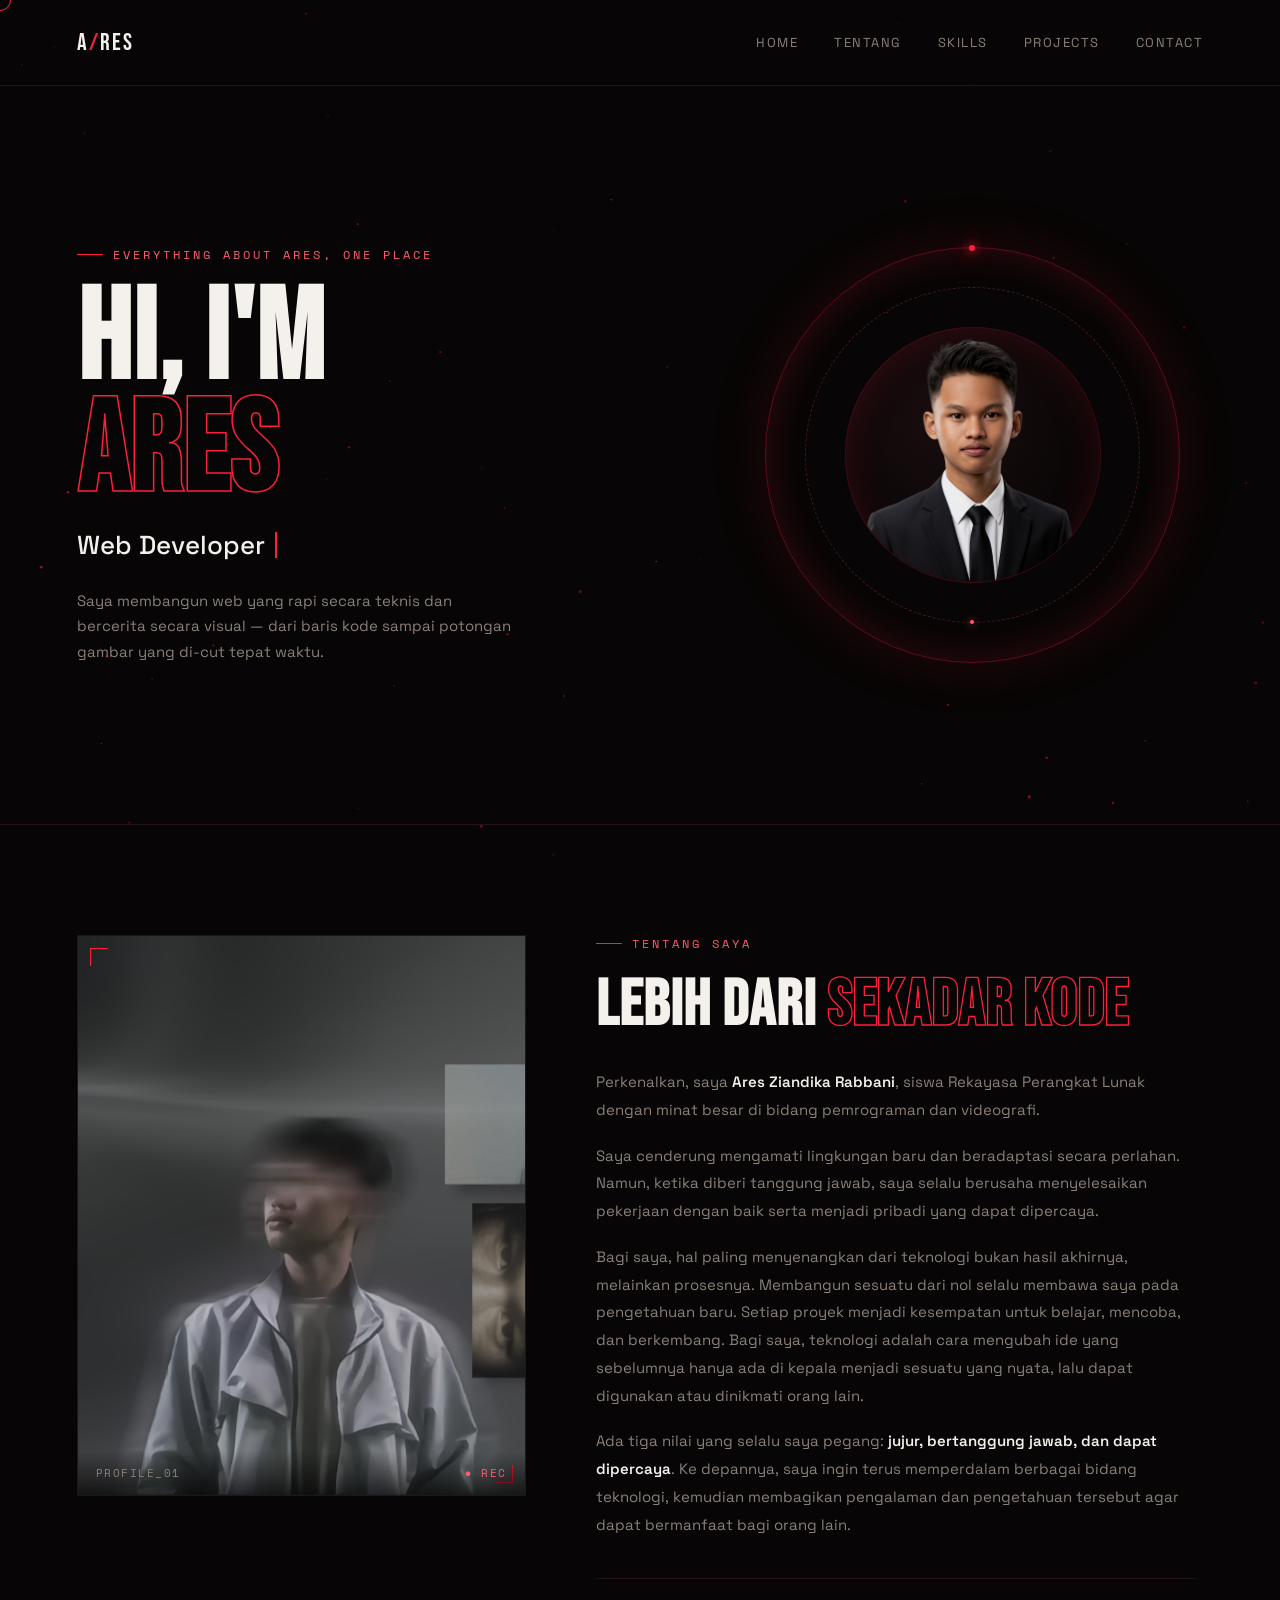
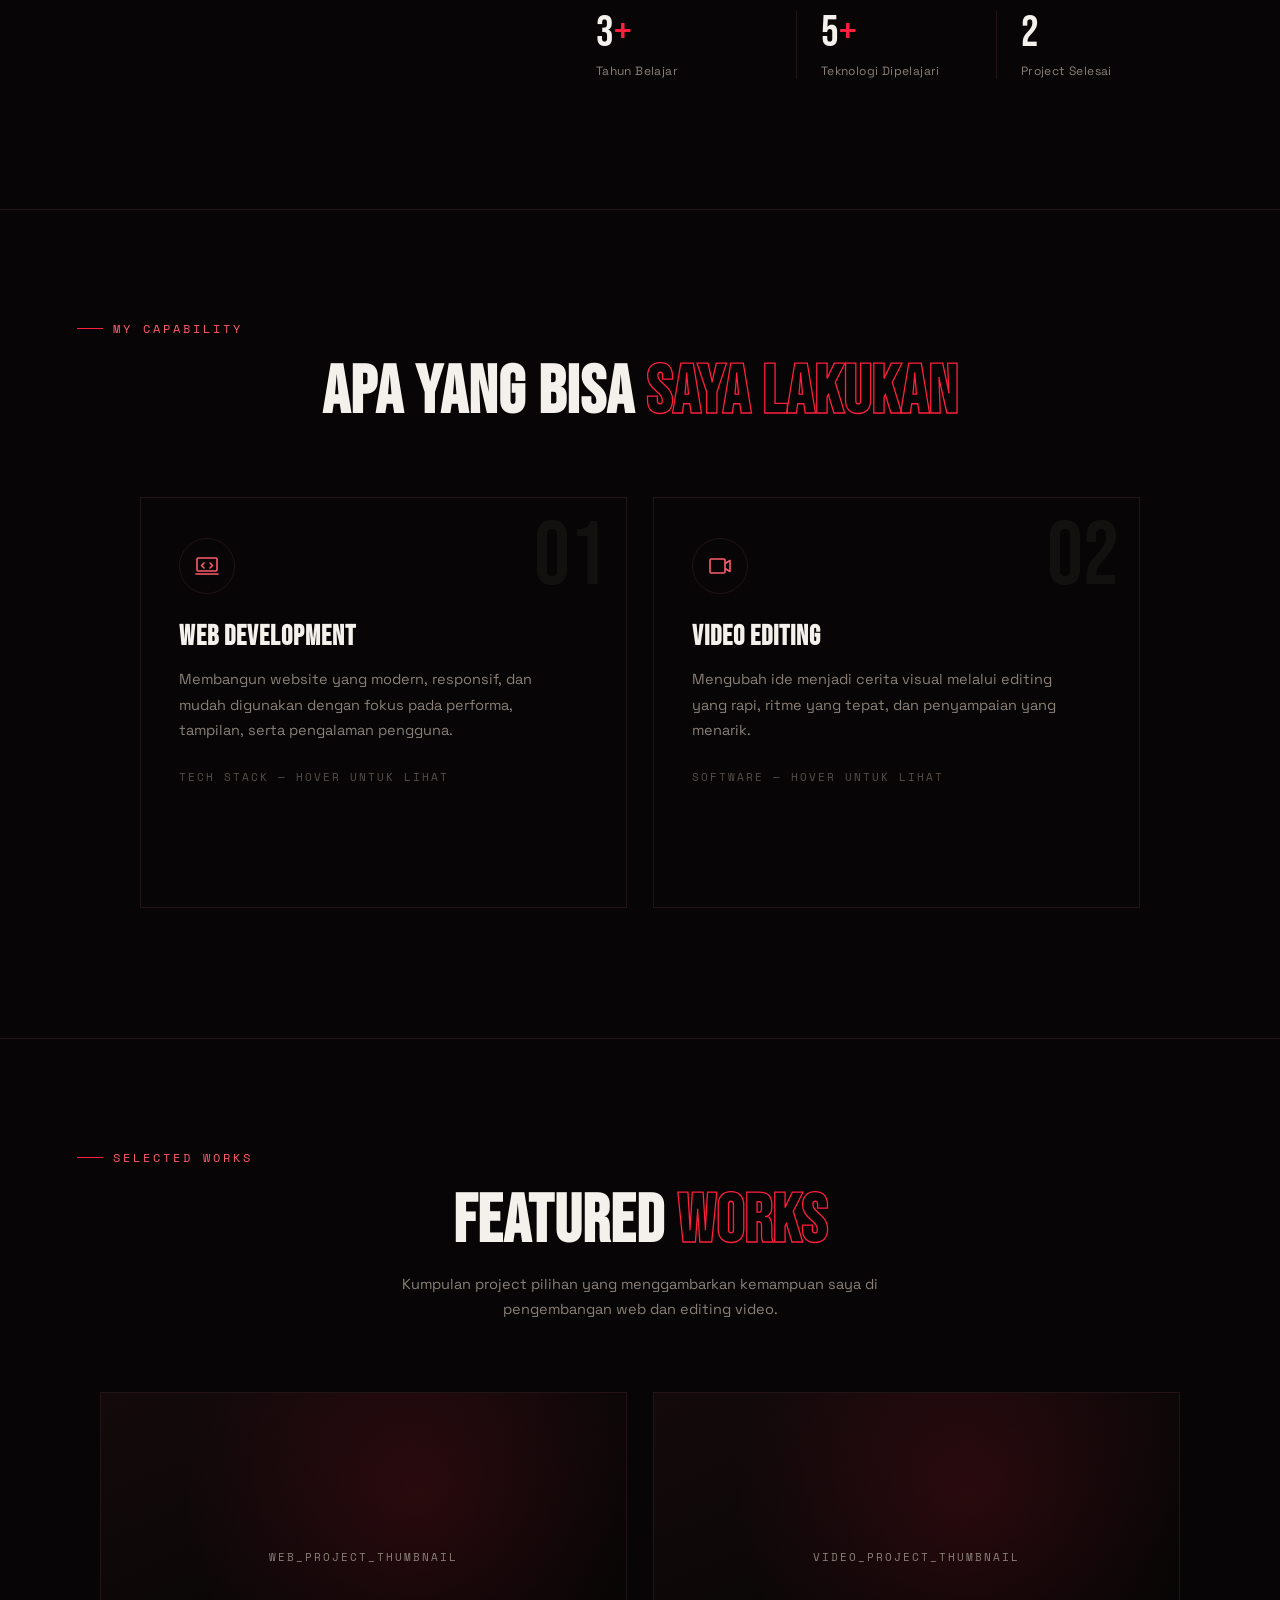
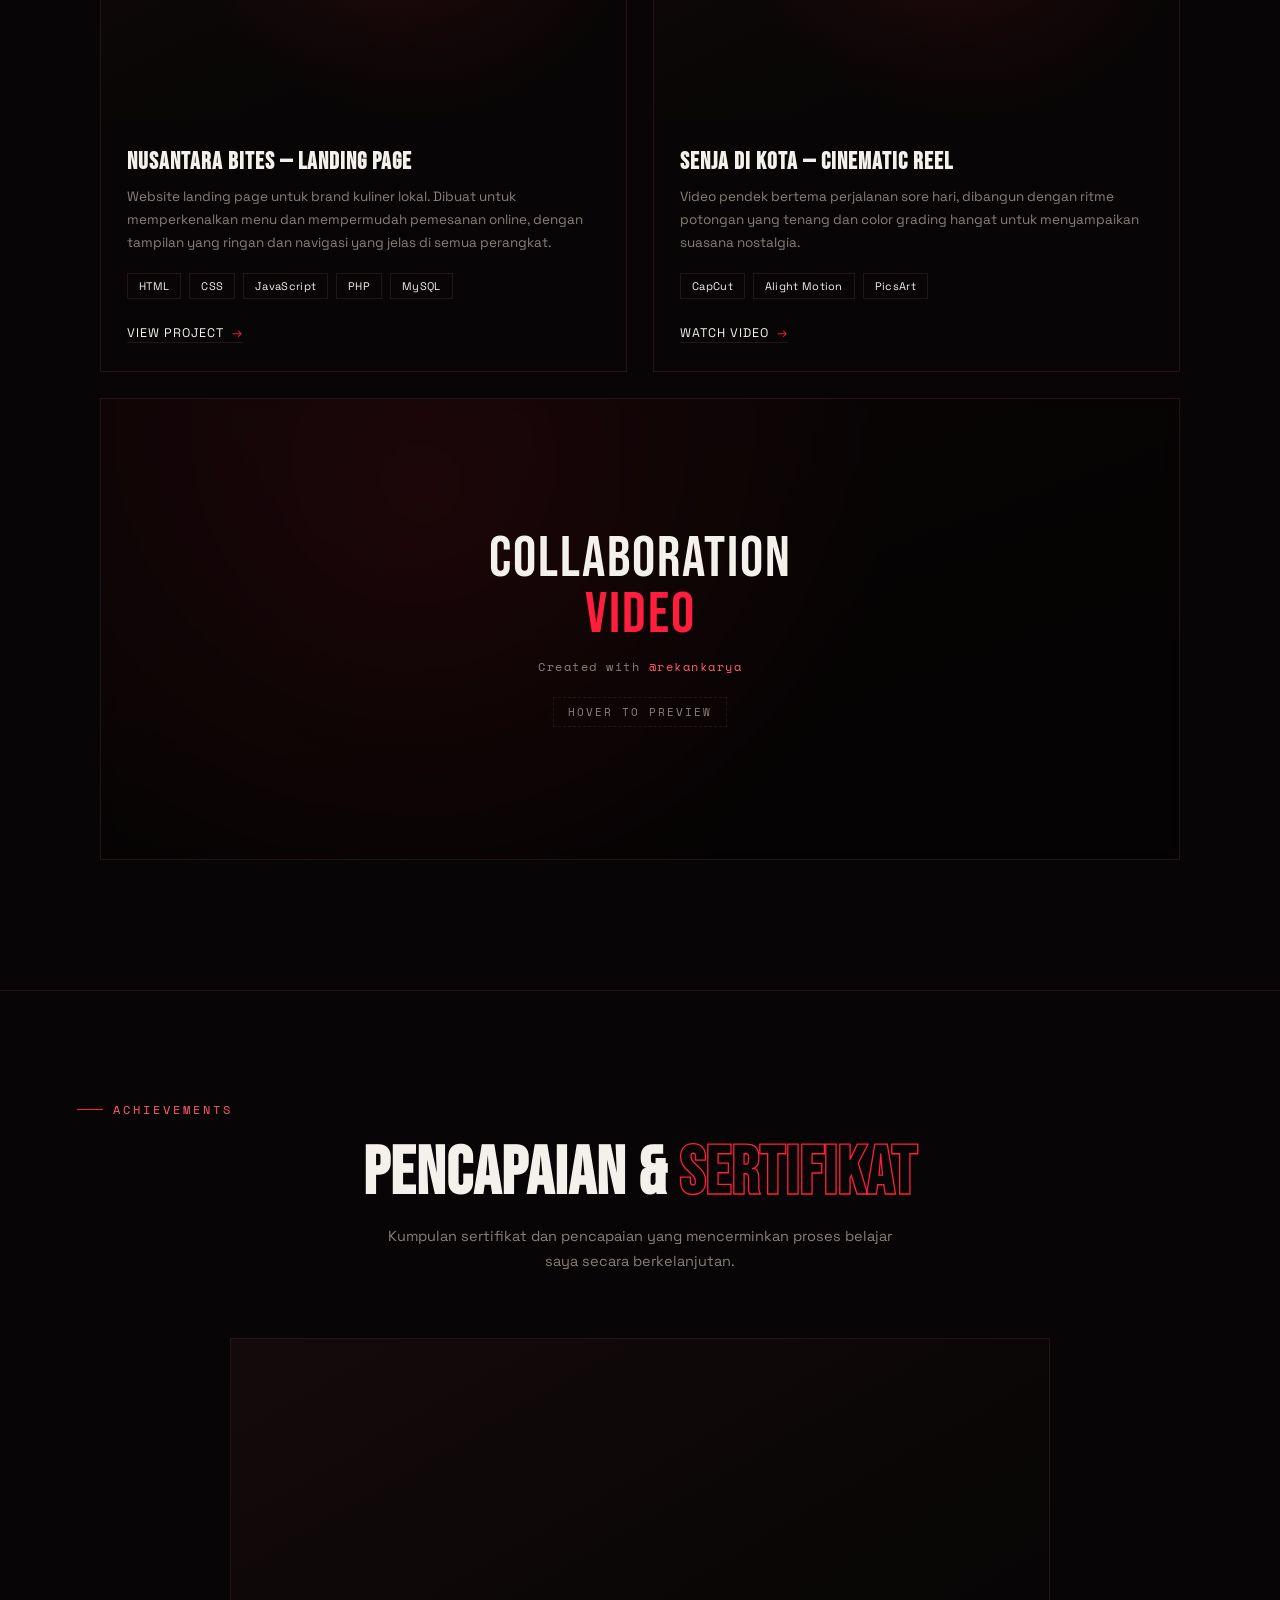
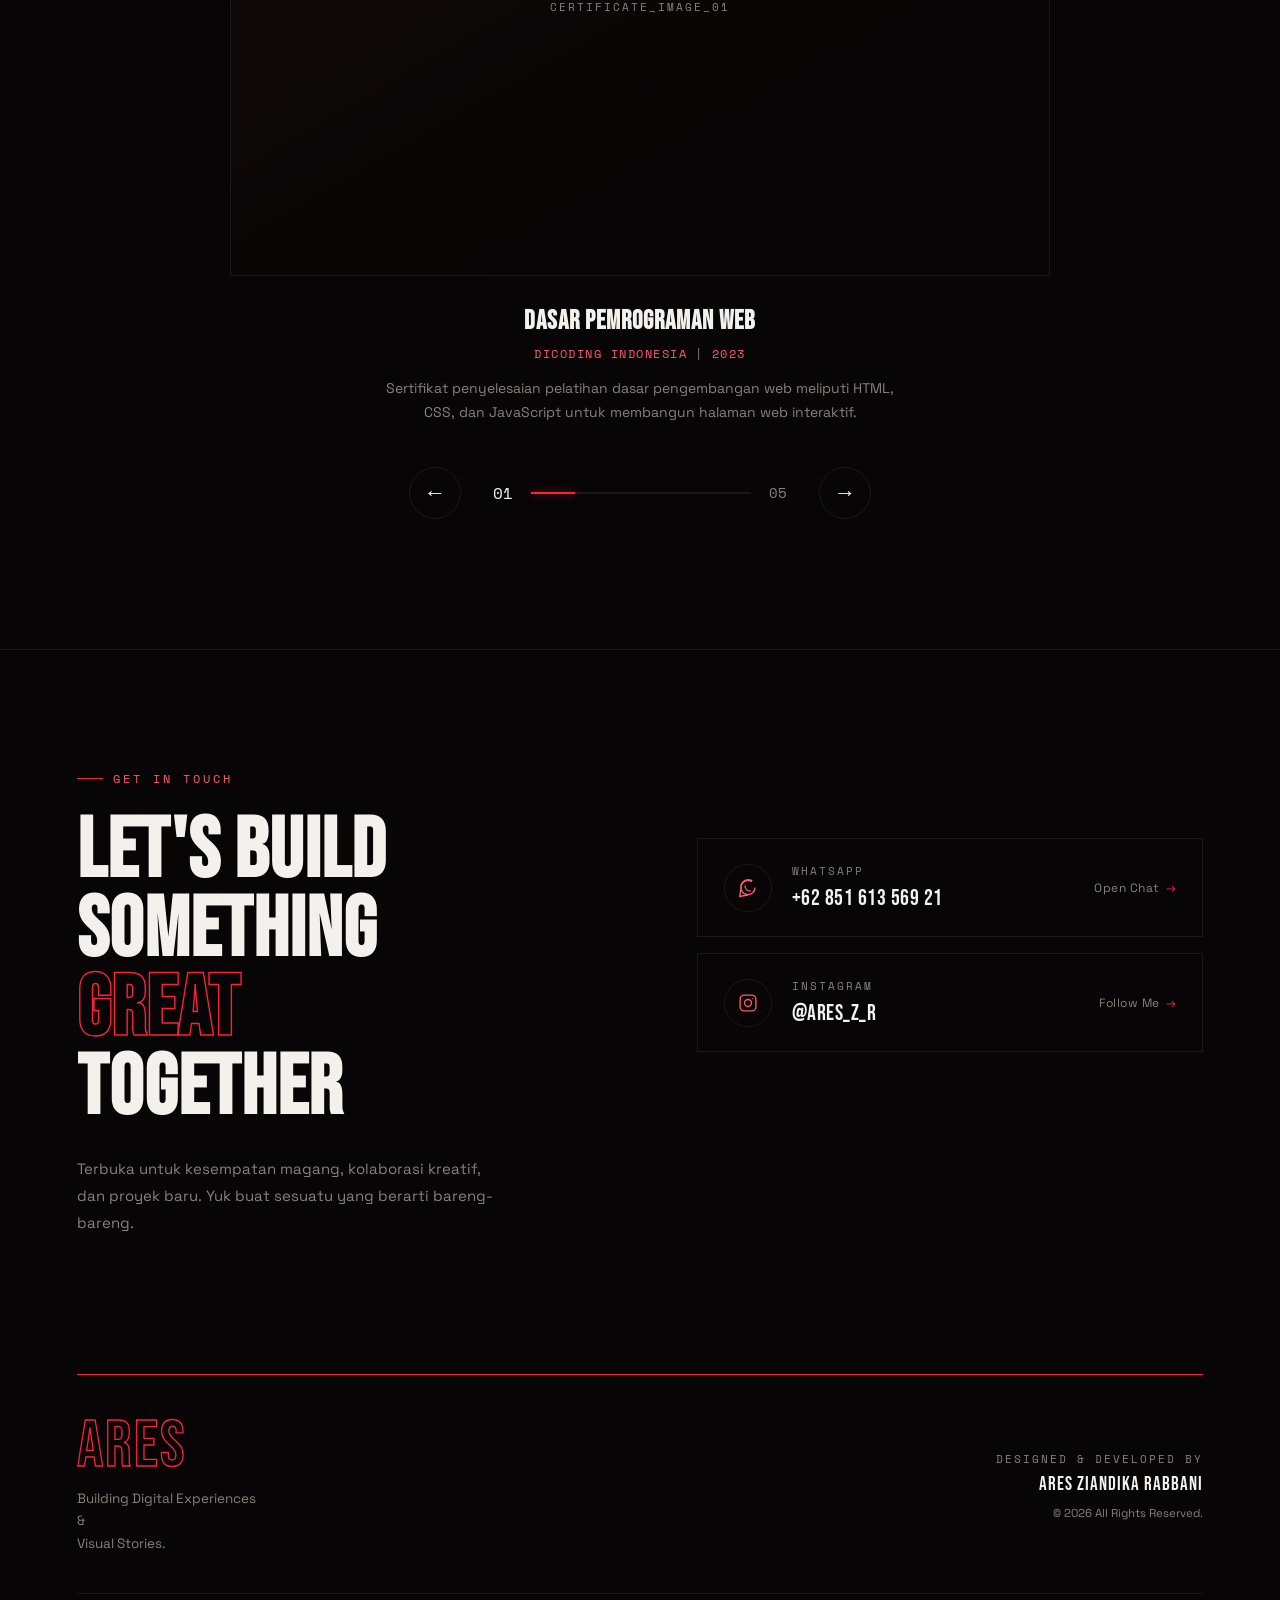
==== index.html @ 61958770 "Add files via upload" ====
<!DOCTYPE html>
<html lang="id">
<head>
<meta charset="UTF-8">
<meta name="viewport" content="width=device-width, initial-scale=1.0">
<title>Ares Ziandika Rabbani | Portfolio</title>
<link rel="preconnect" href="https://fonts.googleapis.com">
<link href="https://fonts.googleapis.com/css2?family=Bebas+Neue&family=Space+Grotesk:wght@400;500;600;700&family=Space+Mono:wght@400;700&display=swap" rel="stylesheet">
 <link rel="stylesheet" href="style.css">
</head>
<body>

<div id="cursor"></div>
<canvas id="particles"></canvas>

<header>
  <div class="logo-mark">A<span>/</span>RES</div>
  <nav>
    <a href="#" data-hover>Home</a>
    <a href="#about" data-hover>Tentang</a>
    <a href="#capability" data-hover>Skills</a>
    <a href="#works" data-hover>Projects</a>
    <a href="#contactSection" data-hover>Contact</a>
  </nav>
</header>

<section class="hero">
  <div>
    <div class="eyebrow">Everything about Ares, one place</div>
    <h1 class="name">HI, I'M<br><span class="accent">ARES</span></h1>
    <div class="role-line">
      <span id="typed"></span><span class="caret"></span>
    </div>
    <p class="desc">
      Saya membangun web yang rapi secara teknis dan bercerita secara visual —
      dari baris kode sampai potongan gambar yang di-cut tepat waktu.
    </p>
  </div>

  <div class="orbit-wrap">
    <div class="ring glow">
      <div class="dot"></div>
    </div>
    <div class="ring r2">
      <div class="dot d2" style="top:auto; bottom:-2px; left:calc(50% - 2px);"></div>
    </div>
    <div class="ring r3"></div>
    <div class="core">
      <img src="asset/AAAA.png" alt="Foto Ares" class="core-image">
      <div class="core-letter"><span></span></div>
    </div>
  </div>
</section>

<section class="about" id="about">
  <div class="photo-wrap">
    <img class="media-fill" src="asset/A.png" alt="Foto Ares"
      onload="this.style.display='block'; this.nextElementSibling.style.display='none';"
      onerror="this.style.display='none';">
    <div class="photo-placeholder">
      <div class="initials">AZR</div>
      <div class="hint">Foto profil menyusul</div>
    </div>
    <div class="corner tl"></div>
    <div class="corner br"></div>
    <div class="photo-frame-label">
      <span>PROFILE_01</span>
      <span>● REC</span>
    </div>
  </div>

  <div>
    <div class="eyebrow">Tentang Saya</div>
    <h2 class="title">LEBIH DARI <span>SEKADAR KODE</span></h2>

    <div class="body-text">
      <p>Perkenalkan, saya <strong>Ares Ziandika Rabbani</strong>, siswa Rekayasa Perangkat Lunak dengan minat besar di bidang pemrograman dan videografi.</p>
      <p>Saya cenderung mengamati lingkungan baru dan beradaptasi secara perlahan. Namun, ketika diberi tanggung jawab, saya selalu berusaha menyelesaikan pekerjaan dengan baik serta menjadi pribadi yang dapat dipercaya.</p>
      <p>Bagi saya, hal paling menyenangkan dari teknologi bukan hasil akhirnya, melainkan prosesnya. Membangun sesuatu dari nol selalu membawa saya pada pengetahuan baru. Setiap proyek menjadi kesempatan untuk belajar, mencoba, dan berkembang. Bagi saya, teknologi adalah cara mengubah ide yang sebelumnya hanya ada di kepala menjadi sesuatu yang nyata, lalu dapat digunakan atau dinikmati orang lain.</p>
      <p>Ada tiga nilai yang selalu saya pegang: <strong>jujur, bertanggung jawab, dan dapat dipercaya</strong>. Ke depannya, saya ingin terus memperdalam berbagai bidang teknologi, kemudian membagikan pengalaman dan pengetahuan tersebut agar dapat bermanfaat bagi orang lain.</p>
    </div>

    <div class="stats-row">
      <div class="stat">
        <div class="num">3<em>+</em></div>
        <div class="label">Tahun Belajar</div>
      </div>
      <div class="stat">
        <div class="num">5<em>+</em></div>
        <div class="label">Teknologi Dipelajari</div>
      </div>
      <div class="stat">
        <div class="num">2</div>
        <div class="label">Project Selesai</div>
      </div>
    </div>
  </div>
</section>

<section class="capability" id="capability">
  <div class="cap-head">
    <div class="eyebrow">My Capability</div>
    <h2 class="cap-title">APA YANG BISA <span>SAYA LAKUKAN</span></h2>
  </div>

  <div class="cards">

    <div class="card">
      <div class="card-num">01</div>
      <div class="icon-box">
        <svg viewBox="0 0 24 24"><rect x="2" y="4" width="20" height="13" rx="1.2"/><path d="M1 20h22" stroke-linecap="round"/><path d="M9 9l-2.5 2.5L9 14" stroke-linecap="round" stroke-linejoin="round"/><path d="M15 9l2.5 2.5L15 14" stroke-linecap="round" stroke-linejoin="round"/></svg>
      </div>
      <h3 class="card-title">WEB DEVELOPMENT</h3>
      <p class="card-desc">Membangun website yang modern, responsif, dan mudah digunakan dengan fokus pada performa, tampilan, serta pengalaman pengguna.</p>
      <div class="stack-label">Tech Stack — hover untuk lihat</div>
      <div class="stack">
        <span class="tag">HTML</span>
        <span class="tag">CSS</span>
        <span class="tag">JavaScript</span>
        <span class="tag">Python</span>
        <span class="tag">PHP</span>
        <span class="tag">MySQL</span>
      </div>
    </div>

    <div class="card">
      <div class="card-num">02</div>
      <div class="icon-box">
        <svg viewBox="0 0 24 24"><rect x="2" y="5" width="15" height="14" rx="1.2"/><path d="M17 9.5l5-3v11l-5-3" stroke-linejoin="round"/></svg>
      </div>
      <h3 class="card-title">VIDEO EDITING</h3>
      <p class="card-desc">Mengubah ide menjadi cerita visual melalui editing yang rapi, ritme yang tepat, dan penyampaian yang menarik.</p>
      <div class="stack-label">Software — hover untuk lihat</div>
      <div class="stack">
        <span class="tag">Alight Motion</span>
        <span class="tag">Picsart</span>
        <span class="tag">CapCut</span>
      </div>
    </div>

  </div>
</section>

<section class="works" id="works">
  <div class="section-head reveal" id="worksHead">
    <div class="eyebrow">Selected Works</div>
    <h2 class="works-title">FEATURED <span>WORKS</span></h2>
    <p class="subtitle">Kumpulan project pilihan yang menggambarkan kemampuan saya di pengembangan web dan editing video.</p>
  </div>

  <div class="grid-row">

    <div class="p-card reveal" data-delay="0">
      <div class="thumb">
        <img class="media-fill" src="di sini" alt="Thumbnail Web Project"
          onload="this.style.display='block'; this.nextElementSibling.style.display='none';"
          onerror="this.style.display='none';">
        <div class="ph">WEB_PROJECT_THUMBNAIL</div>
        <div class="open-tag">OPEN ↗</div>
      </div>
      <div class="p-body">
        <h3>Nusantara Bites — Landing Page</h3>
        <p>Website landing page untuk brand kuliner lokal. Dibuat untuk memperkenalkan menu dan mempermudah pemesanan online, dengan tampilan yang ringan dan navigasi yang jelas di semua perangkat.</p>
        <div class="tags">
          <span>HTML</span><span>CSS</span><span>JavaScript</span><span>PHP</span><span>MySQL</span>
        </div>
        <a href="undangan digital/index.html" class="btn-link">View Project <span class="arrow">→</span><span class="fill"></span></a>
      </div>
    </div>

    <div class="p-card reveal" data-delay="150" id="videoProjectCard">
      <div class="thumb">
        <video id="videoProject" class="media-fill" muted loop playsinline preload="metadata"
          onloadeddata="this.style.display='block'; this.nextElementSibling.style.display='none';"
          onerror="this.style.display='none';">
          <source src="asset/AAA.mp4" type="video/mp4">
        </video>
        <div class="ph">VIDEO_PROJECT_THUMBNAIL</div>
        <div class="play-icon">
          <svg viewBox="0 0 60 60"><circle cx="30" cy="30" r="28" stroke="#ff1f3d" stroke-width="1.4" fill="rgba(7,5,5,0.6)"/><path d="M25 20l16 10-16 10z" fill="#ff5b6e"/></svg>
        </div>
      </div>
      <div class="p-body">
        <h3>Senja di Kota — Cinematic Reel</h3>
        <p>Video pendek bertema perjalanan sore hari, dibangun dengan ritme potongan yang tenang dan color grading hangat untuk menyampaikan suasana nostalgia.</p>
        <div class="tags">
          <span>CapCut</span><span>Alight Motion</span><span>PicsArt</span>
        </div>
        <a href="#" class="btn-link" id="openVideoModal">Watch Video <span class="arrow">→</span><span class="fill"></span></a>
      </div>
    </div>

  </div>

  <div class="video-modal" id="videoModal" aria-hidden="true">
    <div class="video-modal-inner">
      <button class="video-modal-close" id="closeVideoModal" aria-label="Tutup video">×</button>
      <video id="modalVideo" controls playsinline preload="metadata">
        <source src="asset/AAA.mp4" type="video/mp4">
      </video>
    </div>
  </div>

  <div class="collab reveal" data-delay="300" id="collabCard">
    <div class="collab-media">
      <video class="media-fill" id="collabVideo" muted loop playsinline preload="metadata"
        poster="di sini"
        onloadeddata="this.style.display='block';"
        onerror="this.style.display='none';"
        style="object-position:center; background:transparent;">
        <source src="di sini" type="video/mp4">
      </video>
    </div>
    <div class="collab-overlay">
      <div class="collab-title">COLLABORATION<br><span>VIDEO</span></div>
      <div class="collab-sub">Created with <em>@rekankarya</em></div>
      <div class="hover-hint">Hover to Preview</div>
    </div>
    <div class="playing-tag"><span class="blink"></span>PLAYING</div>
  </div>
</section>

<section class="achieve" id="achievements">
  <div class="section-head" id="achHead">
    <div class="eyebrow">Achievements</div>
    <h2 class="achieve-title">PENCAPAIAN &amp; <span>SERTIFIKAT</span></h2>
    <p class="subtitle">Kumpulan sertifikat dan pencapaian yang mencerminkan proses belajar saya secara berkelanjutan.</p>
  </div>

  <div class="showcase">
    <div class="cert-frame" id="certFrame">
      <div class="cert-img" id="certImg">
        <img class="media-fill" id="certImgTag" src="" alt="Sertifikat"
          onload="this.style.display='block'; document.getElementById('certImgPh').style.display='none';"
          onerror="this.style.display='none'; document.getElementById('certImgPh').style.display='flex';">
        <div class="ph-text" id="certImgPh" style="position:absolute;inset:0;display:flex;align-items:center;justify-content:center;">CERTIFICATE_IMAGE_01</div>
      </div>
      <div class="zoom-hint">KLIK UNTUK PERBESAR</div>
    </div>

    <div class="cert-info" id="certInfo">
      <h3 id="certTitle">Dasar Pemrograman Web</h3>
      <div class="cert-meta">
        <span id="certOrg">Dicoding Indonesia</span><span class="sep">|</span><span id="certYear">2023</span>
      </div>
      <p class="cert-desc" id="certDesc">Sertifikat penyelesaian pelatihan dasar pengembangan web meliputi HTML, CSS, dan JavaScript untuk membangun halaman web interaktif.</p>
    </div>

    <div class="controls">
      <button class="nav-btn" id="prevBtn">←</button>
      <div class="slider-indicator">
        <span class="idx-current" id="idxCurrent">01</span>
        <div class="track"><div class="fill" id="trackFill" style="width:20%"></div></div>
        <span id="idxTotal">05</span>
      </div>
      <button class="nav-btn" id="nextBtn">→</button>
    </div>
  </div>
</section>

<div class="modal" id="modal">
  <div class="modal-inner">
    <button class="modal-close" id="modalClose">×</button>
    <img class="media-fill" id="modalImgTag" src="" alt="Sertifikat besar"
      style="position:static; width:100%; height:100%; object-fit:contain; display:none;"
      onload="this.style.display='block'; document.getElementById('modalImg').style.display='none';"
      onerror="this.style.display='none'; document.getElementById('modalImg').style.display='block';">
    <div class="ph-text" id="modalImg">CERTIFICATE_IMAGE_01</div>
  </div>
</div>

<section class="contact" id="contactSection">
  <div>
    <div class="eyebrow" id="cEyebrow">Get In Touch</div>
    <h2 class="big-title" id="cTitle">LET'S BUILD<br>SOMETHING<br><span class="accent">GREAT</span><br>TOGETHER</h2>
    <p class="contact-desc" id="cDesc">Terbuka untuk kesempatan magang, kolaborasi kreatif, dan proyek baru. Yuk buat sesuatu yang berarti bareng-bareng.</p>
  </div>

  <div class="cards-col">
    <a href="https://wa.me/6285161356921" target="_blank" class="c-card" data-delay="0">
      <div class="c-icon">
        <svg viewBox="0 0 24 24"><path d="M20.5 11.5a8.5 8.5 0 1 1-3.8-7.1"/><path d="M17 3.5A8.46 8.46 0 0 0 12 2a8.5 8.5 0 0 0-8.34 10.06L2 22l10.1-1.62"/><path d="M8.5 9.5c0 3.5 2.5 6 6 6" stroke-linecap="round"/></svg>
      </div>
      <div class="c-body">
        <div class="c-platform">WhatsApp</div>
        <div class="c-handle">+62 851 613 569 21</div>
      </div>
      <div class="c-action">Open Chat <span class="arrow">→</span></div>
    </a>

    <a href="https://www.instagram.com/ares_z_r?igsh=MTYzcGNienkzd2pubw==" target="_blank" class="c-card" data-delay="150">
      <div class="c-icon">
        <svg viewBox="0 0 24 24"><rect x="2.5" y="2.5" width="19" height="19" rx="5"/><circle cx="12" cy="12" r="4.2"/><circle cx="17.2" cy="6.8" r="0.9" fill="#ff1f3d" stroke="none"/></svg>
      </div>
      <div class="c-body">
        <div class="c-platform">Instagram</div>
        <div class="c-handle">@ares_z_r</div>
      </div>
      <div class="c-action">Follow Me <span class="arrow">→</span></div>
    </a>

    <a href="https://www.tiktok.com/@halu_mode?is_from_webapp=1&sender_device=pc" target="_blank" rel="noopener noreferrer" class="c-card" data-delay="300">
      <div class="c-icon">
        <svg viewBox="0 0 24 24"><path d="M15 3v10.5a3.5 3.5 0 1 1-3.2-3.48" stroke-linecap="round" stroke-linejoin="round"/><path d="M15 3c0 3 2.2 5 5 5.2" stroke-linecap="round" stroke-linejoin="round"/></svg>
      </div>
      <div class="c-body">
        <div class="c-platform">TikTok</div>
        <div class="c-handle">@ares.ziandika</div>
      </div>
      <div class="c-action">Watch My Videos <span class="arrow">→</span></div>
    </a>
  </div>
</section>

<footer class="site-footer" id="siteFooter">
  <div class="footer-divider" id="fDivider"><div class="line-fill"></div></div>

  <div class="footer-main">
    <div class="footer-brand">
      <div class="f-title" id="fTitle">ARES</div>
      <p class="f-desc" id="fDesc">Building Digital Experiences<br>&amp;<br>Visual Stories.</p>
    </div>
    <div class="footer-credit" id="fCredit">
      <div class="label">Designed &amp; Developed by</div>
      <div class="name">Ares Ziandika Rabbani</div>
      <div class="rights">© 2026 All Rights Reserved.</div>
    </div>
  </div>

  <div class="footer-bottom-line"></div>

  <div class="footer-closing" id="fClosing">
    <span>See you in the next project.<span class="blink-cursor">|</span></span>
  </div>
</footer>

<script src="script.js"></script>

</body>
</html>
---- style.css ----
:root{
    --bg:#070505;
    --bg-alt:#0d0909;
    --red:#ff1f3d;
    --red-soft:#ff5b6e;
    --red-deep:#5c0812;
    --white:#f4f1ec;
    --muted:#8a8079;
    --line:#231517;
  }
  *{margin:0;padding:0;box-sizing:border-box;}
  html,body{
    background:var(--bg);
    color:var(--white);
    font-family:'Space Grotesk',sans-serif;
    overflow-x:hidden;
    cursor:none;
  }
  a{color:inherit;text-decoration:none;}

  /* custom cursor */
  #cursor{
    position:fixed;
    width:22px;height:22px;
    border:1px solid var(--red);
    border-radius:50%;
    pointer-events:none;
    transform:translate(-50%,-50%);
    z-index:9999;
    transition:width .18s ease, height .18s ease, background .18s ease, border-color .18s ease;
    mix-blend-mode:screen;
  }
  #cursor.hover{
    width:46px;height:46px;
    background:rgba(255,31,61,0.15);
  }

  canvas#particles{
    position:fixed; inset:0;
    z-index:0;
  }

  .media-fill{
    position:absolute; inset:0;
    width:100%; height:100%;
    object-fit:cover;
    display:none;
  }

  header{
    position:relative; z-index:3;
    display:flex; align-items:center; justify-content:space-between;
    padding:28px 6vw;
    border-bottom:1px solid var(--line);
  }
  .logo-mark{
    font-family:'Bebas Neue',sans-serif;
    font-size:24px;
    letter-spacing:2px;
  }
  .logo-mark span{color:var(--red);}
  nav{display:flex; gap:36px; font-size:13px; letter-spacing:1.5px; text-transform:uppercase; color:var(--muted);}
  nav a:hover{color:var(--red-soft);}

  /* ===== HERO ===== */
  .hero{
    position:relative; z-index:2;
    display:grid;
    grid-template-columns:1.15fr 0.85fr;
    align-items:center;
    min-height:82vh;
    padding:0 6vw;
    gap:40px;
  }

  .eyebrow{
    font-family:'Space Mono',monospace;
    font-size:12px;
    letter-spacing:3px;
    text-transform:uppercase;
    color:var(--red-soft);
    display:flex; align-items:center; gap:10px;
    margin-bottom:22px;
  }
  .eyebrow::before{
    content:'';
    width:26px; height:1px;
    background:var(--red);
  }

  h1.name{
    font-family:'Bebas Neue',sans-serif;
    font-size:clamp(64px,10vw,132px);
    line-height:0.88;
    letter-spacing:1px;
    color:var(--white);
  }
  h1.name .accent{
    color:transparent;
    -webkit-text-stroke:1.5px var(--red);
  }

  .role-line{
    margin-top:18px;
    font-size:clamp(18px,2.4vw,26px);
    color:var(--muted);
    font-weight:500;
    min-height:34px;
    display:flex; align-items:center; gap:10px;
  }
  .role-line #typed{color:var(--white);}
  .caret{
    display:inline-block;
    width:2px; height:1em;
    background:var(--red);
    animation:blink 1s step-end infinite;
  }
  @keyframes blink{50%{opacity:0;}}

  .desc{
    margin-top:26px;
    max-width:440px;
    color:var(--muted);
    font-size:15px;
    line-height:1.7;
  }

  /* signature: orbit logo */
  .orbit-wrap{
    position:relative;
    width:min(420px, 90%);
    aspect-ratio:1/1;
    margin:0 auto;
  }
  .ring{
    position:absolute; inset:0;
    border-radius:50%;
    border:1px solid var(--line);
  }
  .ring.glow{
    border:1px solid rgba(255,31,61,0.35);
    box-shadow:0 0 40px rgba(255,31,61,0.18) inset, 0 0 60px rgba(255,31,61,0.12);
    animation:spin 22s linear infinite;
  }
  .ring.r2{ inset:40px; animation:spin 16s linear infinite reverse; border-style:dashed; border-color:rgba(255,91,110,0.25);}
  .ring.r3{ inset:80px; }

  @keyframes spin{ to{ transform:rotate(360deg);} }

  .dot{
    position:absolute;
    width:6px; height:6px;
    background:var(--red);
    border-radius:50%;
    box-shadow:0 0 10px var(--red), 0 0 20px var(--red);
    top:-3px; left:calc(50% - 3px);
  }
  .dot.d2{ background:var(--red-soft); box-shadow:0 0 8px var(--red-soft); width:4px;height:4px; top:-2px; left:calc(50% - 2px);}

  .core{
    position:absolute; inset:80px;
    border-radius:50%;
    background:radial-gradient(circle at 40% 35%, #1a0d0f, #070505 70%);
    display:flex; align-items:center; justify-content:center;
    font-family:'Bebas Neue',sans-serif;
    font-size:56px;
    letter-spacing:2px;
    color:var(--white);
    box-shadow:inset 0 0 40px rgba(255,31,61,0.15);
    animation:fadeIn 1.4s ease both;
    overflow:hidden;
    border:1px solid rgba(255,31,61,0.2);
  }
  .core-image{
    position:absolute;
    inset:0;
    width:100%;
    height:100%;
    object-fit:cover;
    object-position:center;
    opacity:0.95;
  }
  .core-letter{
    position:relative;
    z-index:1;
    display:flex;
    align-items:center;
    justify-content:center;
    font-family:'Bebas Neue',sans-serif;
    font-size:56px;
    letter-spacing:2px;
    color:var(--white);
    text-shadow:0 0 18px rgba(255,31,61,0.35);
  }
  .core-letter span{color:var(--red);}

  @keyframes fadeIn{
    from{opacity:0; transform:scale(.85);}
    to{opacity:1; transform:scale(1);}
  }

  /* ===== ABOUT ===== */
  section.about{
    position:relative; z-index:2;
    padding:110px 6vw 130px;
    display:grid;
    grid-template-columns:0.85fr 1.15fr;
    gap:70px;
    align-items:start;
    border-top:1px solid var(--line);
  }

  .photo-wrap{
    position:relative;
    aspect-ratio:4/5;
    border:1px solid var(--line);
    overflow:hidden;
  }
  .photo-placeholder{
    position:absolute; inset:0;
    background:
      radial-gradient(circle at 50% 30%, rgba(255,31,61,0.14), transparent 60%),
      linear-gradient(180deg, #0d0909, #070505);
    display:flex; align-items:center; justify-content:center;
    flex-direction:column;
    gap:14px;
  }
  .photo-placeholder .initials{
    font-family:'Bebas Neue',sans-serif;
    font-size:96px;
    letter-spacing:4px;
    color:transparent;
    -webkit-text-stroke:1.5px var(--red);
  }
  .photo-placeholder .hint{
    font-family:'Space Mono',monospace;
    font-size:11px;
    letter-spacing:2px;
    text-transform:uppercase;
    color:var(--muted);
    border:1px dashed var(--line);
    padding:6px 12px;
  }
  .photo-frame-label{
    position:absolute; bottom:0; left:0; right:0;
    padding:14px 18px;
    display:flex; justify-content:space-between;
    font-family:'Space Mono',monospace;
    font-size:11px;
    letter-spacing:1.5px;
    color:var(--muted);
    background:linear-gradient(0deg, rgba(0,0,0,0.7), transparent);
  }
  .photo-frame-label span:last-child{ color:var(--red-soft); }

  .corner{
    position:absolute; width:18px; height:18px;
    border-color:var(--red);
  }
  .corner.tl{ top:12px; left:12px; border-top:1px solid var(--red); border-left:1px solid var(--red); }
  .corner.br{ bottom:12px; right:12px; border-bottom:1px solid var(--red); border-right:1px solid var(--red); }

  h2.title{
    font-family:'Bebas Neue',sans-serif;
    font-size:clamp(38px,5.4vw,64px);
    letter-spacing:1px;
    line-height:1;
    margin-bottom:30px;
  }
  h2.title span{
    color:transparent;
    -webkit-text-stroke:1.3px var(--red);
  }

  .body-text p{
    color:var(--muted);
    font-size:15px;
    line-height:1.85;
    margin-bottom:18px;
    max-width:600px;
  }
  .body-text strong{ color:var(--white); font-weight:600; }

  .stats-row{
    margin-top:40px;
    display:grid;
    grid-template-columns:repeat(3, 1fr);
    border-top:1px solid var(--line);
    padding-top:32px;
    max-width:600px;
  }
  .stat + .stat{ border-left:1px solid var(--line); padding-left:24px; }
  .stat .num{
    font-family:'Bebas Neue',sans-serif;
    font-size:44px;
    color:var(--white);
    line-height:1;
  }
  .stat .num em{
    font-style:normal;
    color:var(--red);
  }
  .stat .label{
    margin-top:8px;
    font-size:12px;
    color:var(--muted);
    letter-spacing:0.4px;
  }

  /* ===== WHAT CAN I DO ===== */
  section.capability{
    position:relative; z-index:2;
    padding:110px 6vw 130px;
    border-top:1px solid var(--line);
  }

  .cap-head{
    text-align:center;
    margin-bottom:70px;
  }
  h2.cap-title{
    font-family:'Bebas Neue',sans-serif;
    font-size:clamp(38px,5.6vw,68px);
    letter-spacing:1px;
    line-height:1;
  }
  h2.cap-title span{ color:transparent; -webkit-text-stroke:1.3px var(--red); }

  .cards{
    max-width:1000px;
    margin:0 auto;
    display:grid;
    grid-template-columns:1fr 1fr;
    gap:26px;
  }

  .card{
    position:relative;
    border:1px solid var(--line);
    padding:40px 38px 34px;
    overflow:hidden;
    transition:border-color .35s ease, box-shadow .5s ease;
  }
  .card:hover{
    border-color:rgba(255,31,61,0.7);
    box-shadow:0 0 46px rgba(255,31,61,0.16), inset 0 0 30px rgba(255,31,61,0.05);
  }

  .card-num{
    position:absolute;
    top:14px; right:20px;
    font-family:'Bebas Neue',sans-serif;
    font-size:90px;
    color:var(--white);
    opacity:0.05;
    line-height:1;
    user-select:none;
    transition:opacity .35s ease;
  }
  .card:hover .card-num{ opacity:0.08; }

  .icon-box{
    width:56px; height:56px;
    border:1px solid var(--line);
    border-radius:50%;
    display:flex; align-items:center; justify-content:center;
    margin-bottom:26px;
    transition:border-color .35s ease, transform .6s cubic-bezier(.34,1.56,.64,1), box-shadow .35s ease;
  }
  .card:hover .icon-box{
    border-color:var(--red);
    transform:rotate(14deg);
    box-shadow:0 0 20px rgba(255,31,61,0.35);
  }
  .icon-box svg{
    width:24px; height:24px;
    stroke:var(--red-soft);
    fill:none;
    stroke-width:1.6;
    transition:stroke .35s ease;
  }
  .card:hover .icon-box svg{ stroke:var(--red); }

  h3.card-title{
    font-family:'Bebas Neue',sans-serif;
    font-size:28px;
    letter-spacing:1px;
    margin-bottom:14px;
  }

  .card-desc{
    color:var(--muted);
    font-size:14.5px;
    line-height:1.75;
    max-width:380px;
    margin-bottom:26px;
  }

  .stack-label{
    font-family:'Space Mono',monospace;
    font-size:10.5px;
    letter-spacing:2px;
    text-transform:uppercase;
    color:var(--muted);
    margin-bottom:14px;
    opacity:0.6;
  }

  .stack{
    display:flex; flex-wrap:wrap; gap:10px;
    min-height:34px;
  }
  .stack .tag{
    padding:7px 14px;
    font-size:12px;
    letter-spacing:0.3px;
    border:1px solid var(--line);
    border-radius:2px;
    color:var(--white);
    opacity:0;
    transform:translateY(6px);
    transition:opacity .3s ease, transform .3s ease, border-color .3s ease;
  }
  .card:hover .stack .tag{
    opacity:1;
    transform:translateY(0);
    border-color:rgba(255,31,61,0.4);
  }
  .card:hover .stack .tag:nth-child(1){ transition-delay:.05s; }
  .card:hover .stack .tag:nth-child(2){ transition-delay:.12s; }
  .card:hover .stack .tag:nth-child(3){ transition-delay:.19s; }
  .card:hover .stack .tag:nth-child(4){ transition-delay:.26s; }
  .card:hover .stack .tag:nth-child(5){ transition-delay:.33s; }
  .card:hover .stack .tag:nth-child(6){ transition-delay:.40s; }

  /* ===== FEATURED WORKS ===== */
  section.works{
    position:relative; z-index:2;
    padding:110px 6vw 130px;
    border-top:1px solid var(--line);
  }
  .works .section-head{ text-align:center; margin-bottom:70px; }
  h2.works-title{
    font-family:'Bebas Neue',sans-serif;
    font-size:clamp(38px,5.6vw,68px);
    letter-spacing:1px;
    line-height:1;
    margin-bottom:16px;
  }
  h2.works-title span{ color:transparent; -webkit-text-stroke:1.3px var(--red); }
  .works .subtitle{
    max-width:520px;
    margin:0 auto;
    color:var(--muted);
    font-size:14.5px;
    line-height:1.7;
  }

  .grid-row{
    max-width:1080px;
    margin:0 auto 26px;
    display:grid;
    grid-template-columns:1fr 1fr;
    gap:26px;
  }

  .reveal{
    opacity:0;
    transform:translateY(34px);
    transition:opacity .7s ease, transform .7s ease;
  }
  .reveal.in{ opacity:1; transform:translateY(0); }

  .p-card{
    border:1px solid var(--line);
    overflow:hidden;
    position:relative;
    transition:border-color .35s ease, box-shadow .5s ease, transform .35s ease;
  }
  .p-card:hover{
    border-color:rgba(255,31,61,0.65);
    box-shadow:0 0 40px rgba(255,31,61,0.14);
    transform:translateY(-4px);
  }

  .thumb{
    position:relative;
    aspect-ratio:16/10;
    overflow:hidden;
    background:linear-gradient(155deg, #140a0b, #070505 70%);
  }
  .thumb .ph{
    position:absolute; inset:0;
    display:flex; align-items:center; justify-content:center;
    font-family:'Space Mono',monospace;
    font-size:11px;
    letter-spacing:2px;
    color:var(--muted);
    background:radial-gradient(circle at 60% 30%, rgba(255,31,61,0.12), transparent 60%);
    transition:transform .6s ease;
  }
  .p-card:hover .thumb .ph{ transform:scale(1.06); }

  .open-tag{
    position:absolute; top:14px; right:14px;
    font-family:'Space Mono',monospace;
    font-size:10px;
    letter-spacing:1.5px;
    padding:6px 10px;
    border:1px solid var(--red);
    color:var(--red-soft);
    background:rgba(7,5,5,0.7);
    opacity:0;
    transform:translateY(-6px);
    transition:opacity .3s ease, transform .3s ease;
  }
  .p-card:hover .open-tag{ opacity:1; transform:translateY(0); }

  .play-icon{
    position:absolute; inset:0;
    display:flex; align-items:center; justify-content:center;
    opacity:0;
    transition:opacity .3s ease;
  }
  .play-icon svg{ width:46px; height:46px; }
  .p-card:hover .play-icon{ opacity:1; }

  .p-body{ padding:26px 26px 28px; }
  .p-body h3{
    font-family:'Bebas Neue',sans-serif;
    font-size:24px;
    letter-spacing:1px;
    margin-bottom:10px;
  }
  .p-body p{
    color:var(--muted);
    font-size:13.5px;
    line-height:1.7;
    margin-bottom:18px;
  }

  .tags{ display:flex; flex-wrap:wrap; gap:8px; margin-bottom:22px; }
  .tags span{
    padding:5px 11px;
    font-size:11px;
    border:1px solid var(--line);
    color:var(--white);
    letter-spacing:0.3px;
  }

  .btn-link{
    display:inline-flex; align-items:center; gap:8px;
    font-size:12.5px;
    letter-spacing:1px;
    text-transform:uppercase;
    color:var(--white);
    position:relative;
    overflow:hidden;
    padding-bottom:2px;
  }
  .btn-link .arrow{ transition:transform .3s ease; color:var(--red); }
  .p-card:hover .btn-link .arrow{ transform:translate(3px,-3px); }
  .btn-link::after{
    content:'';
    position:absolute; left:0; bottom:0;
    width:100%; height:1px;
    background:var(--line);
  }
  .btn-link .fill{
    position:absolute; left:0; bottom:0;
    width:100%; height:1px;
    background:var(--red);
    transform:translateY(4px);
    opacity:0;
    transition:transform .3s ease, opacity .3s ease;
  }
  .p-card:hover .btn-link .fill{ transform:translateY(0); opacity:1; }

  .video-modal{
    position:fixed;
    inset:0;
    background:rgba(7,5,5,0.68);
    backdrop-filter:blur(10px) saturate(120%);
    display:flex;
    align-items:center;
    justify-content:center;
    padding:24px;
    z-index:9998;
    opacity:0;
    visibility:hidden;
    transition:opacity .25s ease, visibility .25s ease;
  }
  .video-modal::before,
  .video-modal::after{
    content:'';
    position:absolute;
    width:220px;
    height:220px;
    border-radius:50%;
    background:radial-gradient(circle, rgba(255,31,61,0.28) 0%, rgba(255,31,61,0) 70%);
    filter:blur(12px);
    pointer-events:none;
    animation:pulseGlow 3.6s ease-in-out infinite alternate;
  }
  .video-modal::before{ top:8%; left:8%; }
  .video-modal::after{ bottom:8%; right:8%; animation-delay:1.2s; }
  .video-modal.open{ opacity:1; visibility:visible; }
  .video-modal-inner{
    position:relative;
    width:min(100%, 980px);
    aspect-ratio:16/9;
    border:1px solid var(--line);
    background:#000;
    box-shadow:0 0 60px rgba(255,31,61,0.22);
    overflow:visible;
  }
  .video-modal-inner video{
    width:100%;
    height:100%;
    object-fit:contain;
    background:#000;
  }
  .video-modal-close{
    position:absolute;
    top:0;
    right:0;
    width:46px;
    height:46px;
    border:1px solid rgba(255,31,61,0.45);
    border-radius:50%;
    background:rgba(7,5,5,0.35);
    backdrop-filter:blur(8px);
    color:#fff;
    font-size:24px;
    cursor:pointer;
    z-index:3;
    box-shadow:0 0 14px rgba(255,31,61,0.2);
    transform:translate(105%, -105%);
    transition:transform .25s ease, box-shadow .25s ease, background .25s ease;
  }
  .video-modal-close:hover{
    transform:translate(105%, -105%) scale(1.12);
    background:rgba(255,31,61,0.4);
    box-shadow:0 0 24px rgba(255,31,61,0.7), 0 0 36px rgba(255,31,61,0.35);
  }

  @keyframes pulseGlow{
    from{ transform:scale(.8); opacity:.35; }
    to{ transform:scale(1.16); opacity:.7; }
  }
  @keyframes flicker{
    0%, 100%{ transform:scale(1); opacity:.75; }
    50%{ transform:scale(1.35); opacity:1; }
  }

  .collab{
    max-width:1080px;
    margin:0 auto;
    position:relative;
    aspect-ratio:21/9;
    border:1px solid var(--line);
    overflow:hidden;
    cursor:pointer;
  }
  .collab-media{
    position:absolute; inset:0;
    background:
      radial-gradient(circle at 30% 20%, rgba(255,31,61,0.18), transparent 55%),
      linear-gradient(160deg, #150a0b, #070505 75%);
  }
  .noise-layer{
    position:absolute; inset:0;
    opacity:0;
    transition:opacity .5s ease;
    mix-blend-mode:screen;
  }
  .collab:hover .noise-layer{ opacity:0.5; }

  .collab-overlay{
    position:absolute; inset:0;
    background:rgba(4,2,2,0.55);
    backdrop-filter:blur(6px);
    display:flex; flex-direction:column; align-items:center; justify-content:center;
    gap:16px;
    transition:opacity .5s ease, backdrop-filter .5s ease;
  }
  .collab:hover .collab-overlay{
    opacity:0;
    backdrop-filter:blur(0px);
    pointer-events:none;
  }
  .collab-title{
    font-family:'Bebas Neue',sans-serif;
    font-size:clamp(34px,5vw,58px);
    letter-spacing:2px;
    line-height:0.95;
    text-align:center;
  }
  .collab-title span{ color:var(--red); }
  .collab-sub{
    font-family:'Space Mono',monospace;
    font-size:12px;
    letter-spacing:1.5px;
    color:var(--muted);
  }
  .collab-sub em{ font-style:normal; color:var(--red-soft); }
  .hover-hint{
    font-family:'Space Mono',monospace;
    font-size:10.5px;
    letter-spacing:2px;
    text-transform:uppercase;
    color:var(--muted);
    border:1px dashed var(--line);
    padding:6px 14px;
    margin-top:6px;
  }

  .playing-tag{
    position:absolute; top:16px; right:18px;
    font-family:'Space Mono',monospace;
    font-size:10.5px;
    letter-spacing:1.5px;
    color:var(--red-soft);
    display:flex; align-items:center; gap:6px;
    opacity:0;
    transition:opacity .3s ease;
  }
  .collab:hover .playing-tag{ opacity:1; }
  .playing-tag .blink{
    width:6px; height:6px; border-radius:50%;
    background:var(--red);
    box-shadow:0 0 8px var(--red);
    animation:blinkdot 1.2s ease-in-out infinite;
  }
  @keyframes blinkdot{ 50%{ opacity:0.2; } }

  /* ===== ACHIEVEMENTS ===== */
  section.achieve{
    position:relative; z-index:2;
    padding:110px 6vw 130px;
    border-top:1px solid var(--line);
  }

  .achieve .section-head{ text-align:center; margin-bottom:64px; }
  .achieve .eyebrow{
    opacity:0; transform:translateY(16px);
    transition:opacity .6s ease, transform .6s ease;
  }
  h2.achieve-title{
    font-family:'Bebas Neue',sans-serif;
    font-size:clamp(38px,5.6vw,68px);
    letter-spacing:1px;
    line-height:1;
    margin-bottom:16px;
    opacity:0; transform:translateY(20px);
    transition:opacity .7s ease .1s, transform .7s ease .1s;
  }
  h2.achieve-title span{ color:transparent; -webkit-text-stroke:1.3px var(--red); }
  .achieve .subtitle{
    max-width:520px;
    margin:0 auto;
    color:var(--muted);
    font-size:14.5px;
    line-height:1.7;
    opacity:0; transform:translateY(16px);
    transition:opacity .6s ease .2s, transform .6s ease .2s;
  }
  .achieve .section-head.in .eyebrow,
  .achieve .section-head.in h2.achieve-title,
  .achieve .section-head.in .subtitle{ opacity:1; transform:translateY(0); }

  .showcase{ max-width:820px; margin:0 auto; }

  .cert-frame{
    position:relative;
    border:1px solid var(--line);
    aspect-ratio:16/10.5;
    overflow:hidden;
    cursor:zoom-in;
    opacity:0;
    transform:scale(.97);
    transition:opacity .7s ease, transform .7s ease, border-color .35s ease, box-shadow .5s ease;
  }
  .cert-frame.in{ opacity:1; transform:scale(1); }
  .cert-frame:hover{
    border-color:rgba(255,31,61,0.6);
    box-shadow:0 0 42px rgba(255,31,61,0.14);
  }

  .cert-img{
    position:absolute; inset:0;
    display:flex; align-items:center; justify-content:center;
    background:linear-gradient(150deg,#140a0b,#070505 70%);
    transition:opacity .45s ease, transform .6s ease;
  }
  .cert-img.fading{ opacity:0; transform:scale(0.97); }
  .cert-img .ph-text{
    font-family:'Space Mono',monospace;
    font-size:11px;
    letter-spacing:2px;
    color:var(--muted);
  }
  .cert-frame:hover .cert-img{ transform:scale(1.03); }

  .zoom-hint{
    position:absolute; bottom:14px; right:16px;
    font-family:'Space Mono',monospace;
    font-size:10px;
    letter-spacing:1.5px;
    color:var(--muted);
    border:1px solid var(--line);
    padding:5px 10px;
    background:rgba(7,5,5,0.6);
    opacity:0;
    transition:opacity .3s ease;
  }
  .cert-frame:hover .zoom-hint{ opacity:1; }

  .cert-info{
    margin-top:30px;
    text-align:center;
    opacity:0; transform:translateY(14px);
    transition:opacity .6s ease, transform .6s ease;
  }
  .cert-info.in{ opacity:1; transform:translateY(0); }
  .cert-info h3{
    font-family:'Bebas Neue',sans-serif;
    font-size:26px;
    letter-spacing:1px;
    margin-bottom:8px;
  }
  .cert-meta{
    font-family:'Space Mono',monospace;
    font-size:11.5px;
    letter-spacing:1.5px;
    color:var(--red-soft);
    margin-bottom:14px;
    text-transform:uppercase;
  }
  .cert-meta .sep{ color:var(--muted); margin:0 8px; }
  .cert-desc{
    max-width:520px;
    margin:0 auto;
    color:var(--muted);
    font-size:14px;
    line-height:1.75;
  }

  .controls{
    display:flex; align-items:center; justify-content:center;
    gap:32px;
    margin-top:42px;
  }
  .nav-btn{
    width:52px; height:52px;
    border:1px solid var(--line);
    border-radius:50%;
    display:flex; align-items:center; justify-content:center;
    color:var(--white);
    transition:border-color .3s ease, color .3s ease, box-shadow .3s ease;
    cursor:pointer;
    background:none;
    font-size:22px;
  }
  .nav-btn:hover{
    border-color:var(--red);
    color:var(--red-soft);
    box-shadow:0 0 18px rgba(255,31,61,0.3);
  }

  .slider-indicator{
    display:flex; align-items:center; gap:18px;
    font-family:'Space Mono',monospace;
    font-size:14px;
    color:var(--muted);
  }
  .idx-current{ color:var(--white); font-size:16px; }
  .track{ width:220px; height:2px; background:var(--line); position:relative; }
  .track .fill{
    position:absolute; left:0; top:0; height:100%;
    background:var(--red);
    box-shadow:0 0 8px rgba(255,31,61,0.6);
    transition:width .3s ease;
  }

  .modal{
    position:fixed; inset:0;
    background:rgba(4,2,2,0.9);
    display:flex; align-items:center; justify-content:center;
    z-index:100;
    opacity:0; pointer-events:none;
    transition:opacity .35s ease;
  }
  .modal.open{ opacity:1; pointer-events:auto; }
  .modal-inner{
    max-width:88vw; max-height:82vh;
    border:1px solid var(--line);
    position:relative;
    aspect-ratio:16/10.5;
    width:min(900px, 88vw);
    background:linear-gradient(150deg,#140a0b,#070505 70%);
    display:flex; align-items:center; justify-content:center;
  }
  .modal-inner .ph-text{
    font-family:'Space Mono',monospace;
    font-size:12px;
    letter-spacing:2px;
    color:var(--muted);
  }
  .modal-close{
    top: -44px;
    right: -44px;
    width:36px; height:36px;
    border:1px solid var(--line);
    color:var(--white);
    display:flex; align-items:center; justify-content:center;
    font-size:20px;
    cursor:pointer;
    background:none;
    transition:border-color .3s ease, color .3s ease;
  }
  .modal-close:hover{ border-color:var(--red); color:var(--red-soft); }

  /* ===== CONTACT ===== */
  section.contact{
    position:relative; z-index:2;
    padding:120px 6vw 90px;
    display:grid;
    grid-template-columns:1.05fr 0.95fr;
    gap:60px;
    align-items:center;
    border-top:1px solid var(--line);
  }

  .contact .eyebrow{
    margin-bottom:26px;
    opacity:0; transform:translateY(16px);
    transition:opacity .6s ease, transform .6s ease;
  }
  .contact .eyebrow.in{ opacity:1; transform:translateY(0); }

  h2.big-title{
    font-family:'Bebas Neue',sans-serif;
    font-size:clamp(44px,6.6vw,84px);
    letter-spacing:1px;
    line-height:0.94;
    opacity:0; transform:translateY(26px);
    transition:opacity .8s ease .05s, transform .8s ease .05s;
  }
  h2.big-title.in{ opacity:1; transform:translateY(0); }
  h2.big-title .accent{ color:transparent; -webkit-text-stroke:1.4px var(--red); }

  .contact-desc{
    margin-top:26px;
    max-width:420px;
    color:var(--muted);
    font-size:15px;
    line-height:1.8;
    opacity:0; transform:translateY(18px);
    transition:opacity .7s ease .25s, transform .7s ease .25s;
  }
  .contact-desc.in{ opacity:1; transform:translateY(0); }

  .cards-col{ display:flex; flex-direction:column; gap:16px; }

  .c-card{
    display:flex; align-items:center; gap:20px;
    padding:24px 26px;
    border:1px solid var(--line);
    text-decoration:none;
    color:var(--white);
    position:relative;
    background:transparent;
    transition:border-color .35s ease, transform .3s ease, background .35s ease, box-shadow .4s ease;
    opacity:0; transform:translateY(24px);
  }
  .c-card.in{
    transition:opacity .6s ease, transform .6s ease, border-color .35s ease, background .35s ease, box-shadow .4s ease;
    opacity:1; transform:translateY(0);
  }
  .c-card:hover{
    border-color:rgba(255,31,61,0.65);
    background:rgba(255,31,61,0.045);
    transform:translateX(8px);
    box-shadow:0 0 34px rgba(255,31,61,0.14);
  }

  .c-icon{
    width:48px; height:48px;
    border:1px solid var(--line);
    border-radius:50%;
    display:flex; align-items:center; justify-content:center;
    flex-shrink:0;
    transition:border-color .35s ease, transform .5s cubic-bezier(.34,1.56,.64,1), box-shadow .35s ease;
  }
  .c-card:hover .c-icon{
    border-color:var(--red);
    transform:rotate(10deg);
    box-shadow:0 0 16px rgba(255,31,61,0.3);
  }
  .c-icon svg{
    width:20px; height:20px;
    stroke:var(--red-soft);
    fill:none;
    stroke-width:1.6;
    transition:stroke .35s ease;
  }
  .c-card:hover .c-icon svg{ stroke:var(--red); }

  .c-body{ flex:1; }
  .c-platform{
    font-family:'Space Mono',monospace;
    font-size:10.5px;
    letter-spacing:2px;
    text-transform:uppercase;
    color:var(--muted);
    margin-bottom:6px;
  }
  .c-handle{
    font-family:'Bebas Neue',sans-serif;
    font-size:22px;
    letter-spacing:0.5px;
  }

  .c-action{
    display:flex; align-items:center; gap:6px;
    font-size:12px;
    letter-spacing:0.5px;
    color:var(--muted);
    white-space:nowrap;
  }
  .c-action .arrow{ color:var(--red); transition:transform .3s ease; }
  .c-card:hover .c-action .arrow{ transform:translateX(5px); }

  /* ===== FOOTER ===== */
  footer.site-footer{
    position:relative; z-index:2;
    padding:48px 6vw 34px;
  }

  .footer-divider{
    height:1px;
    background:var(--line);
    position:relative;
    overflow:hidden;
    margin-bottom:42px;
  }
  .footer-divider .line-fill{
    position:absolute; left:0; top:0; height:100%;
    width:100%;
    background:var(--red);
    box-shadow:0 0 10px rgba(255,31,61,0.6);
    transform:scaleX(0);
    transform-origin:left center;
    transition:transform 1.1s cubic-bezier(.16,1,.3,1);
  }
  .footer-divider.in .line-fill{ transform:scaleX(1); }

  .footer-main{
    display:grid;
    grid-template-columns:1fr 1fr;
    gap:30px;
    margin-bottom:38px;
  }

  .footer-brand .f-title{
    font-family:'Bebas Neue',sans-serif;
    font-size:clamp(38px,5.6vw,66px);
    letter-spacing:2px;
    line-height:0.9;
    color:transparent;
    -webkit-text-stroke:1.3px var(--red);
    opacity:0; transform:translateY(24px);
    transition:opacity .8s ease, transform .8s ease;
  }
  .footer-brand .f-title.in{ opacity:1; transform:translateY(0); }

  .footer-brand .f-desc{
    margin-top:12px;
    color:var(--muted);
    font-size:13.5px;
    line-height:1.65;
    max-width:340px;
    opacity:0; transform:translateY(16px);
    transition:opacity .7s ease .15s, transform .7s ease .15s;
  }
  .footer-brand .f-desc.in{ opacity:1; transform:translateY(0); }

  .footer-credit{
    display:flex; flex-direction:column; justify-content:center;
    align-items:flex-end;
    text-align:right;
    opacity:0; transform:translateY(18px);
    transition:opacity .7s ease .3s, transform .7s ease .3s;
  }
  .footer-credit.in{ opacity:1; transform:translateY(0); }
  .footer-credit .label{
    font-family:'Space Mono',monospace;
    font-size:10.5px;
    letter-spacing:2px;
    text-transform:uppercase;
    color:var(--muted);
    margin-bottom:6px;
  }
  .footer-credit .name{
    font-family:'Bebas Neue',sans-serif;
    font-size:19px;
    letter-spacing:1px;
    margin-bottom:10px;
  }
  .footer-credit .rights{ font-size:11.5px; color:var(--muted); }

  .footer-bottom-line{ height:1px; background:var(--line); margin-bottom:22px; }

  .footer-closing{
    text-align:center;
    opacity:0; transform:translateY(10px);
    transition:opacity .7s ease .5s, transform .7s ease .5s;
  }
  .footer-closing.in{ opacity:1; transform:translateY(0); }
  .footer-closing span{
    font-family:'Space Mono',monospace;
    font-size:12px;
    letter-spacing:1.5px;
    color:var(--muted);
  }
  .blink-cursor{
    display:inline-block;
    color:var(--red);
    animation:cursorBlink 1s step-end infinite;
  }
  @keyframes cursorBlink{ 50%{ opacity:0; } }

  @media (max-width:860px){
    .hero{ grid-template-columns:1fr; padding-top:40px; }
    .orbit-wrap{ order:-1; width:260px; margin-bottom:20px;}
    nav{display:none;}
    section.about{ grid-template-columns:1fr; }
    .photo-wrap{ max-width:340px; margin:0 auto; }
    .cards{ grid-template-columns:1fr; }
    .card-num{ font-size:70px; }
    .grid-row{ grid-template-columns:1fr; }
    .collab{ aspect-ratio:4/5; }
    .cert-frame{ aspect-ratio:4/5; }
    .controls{ gap:16px; }
    .track{ width:110px; }
    section.contact{ grid-template-columns:1fr; text-align:center; gap:44px; }
    .contact-desc{ margin-left:auto; margin-right:auto; }
    .c-card{ flex-wrap:wrap; justify-content:center; text-align:left; }
    .footer-main{ grid-template-columns:1fr; text-align:center; gap:36px; }
    .footer-brand .f-desc{ margin-left:auto; margin-right:auto; }
    .footer-credit{ align-items:center; text-align:center; }
  }
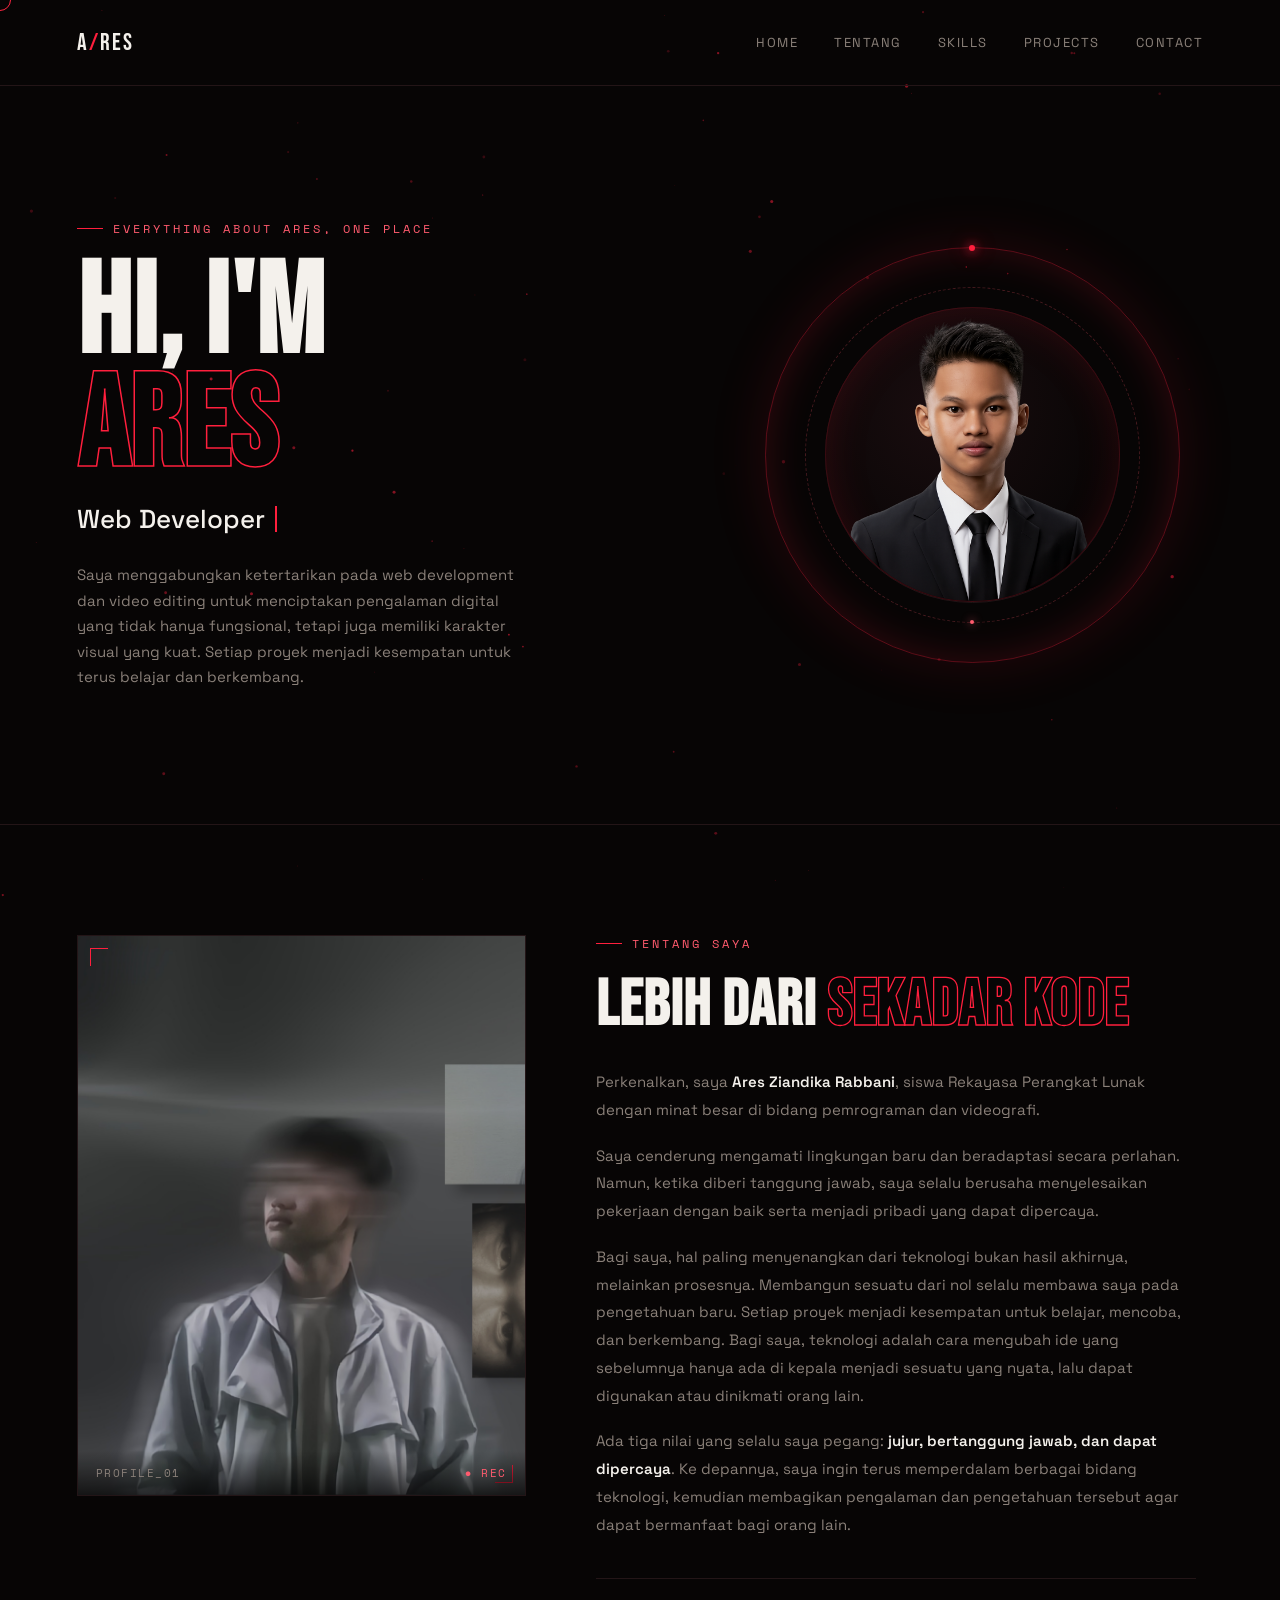
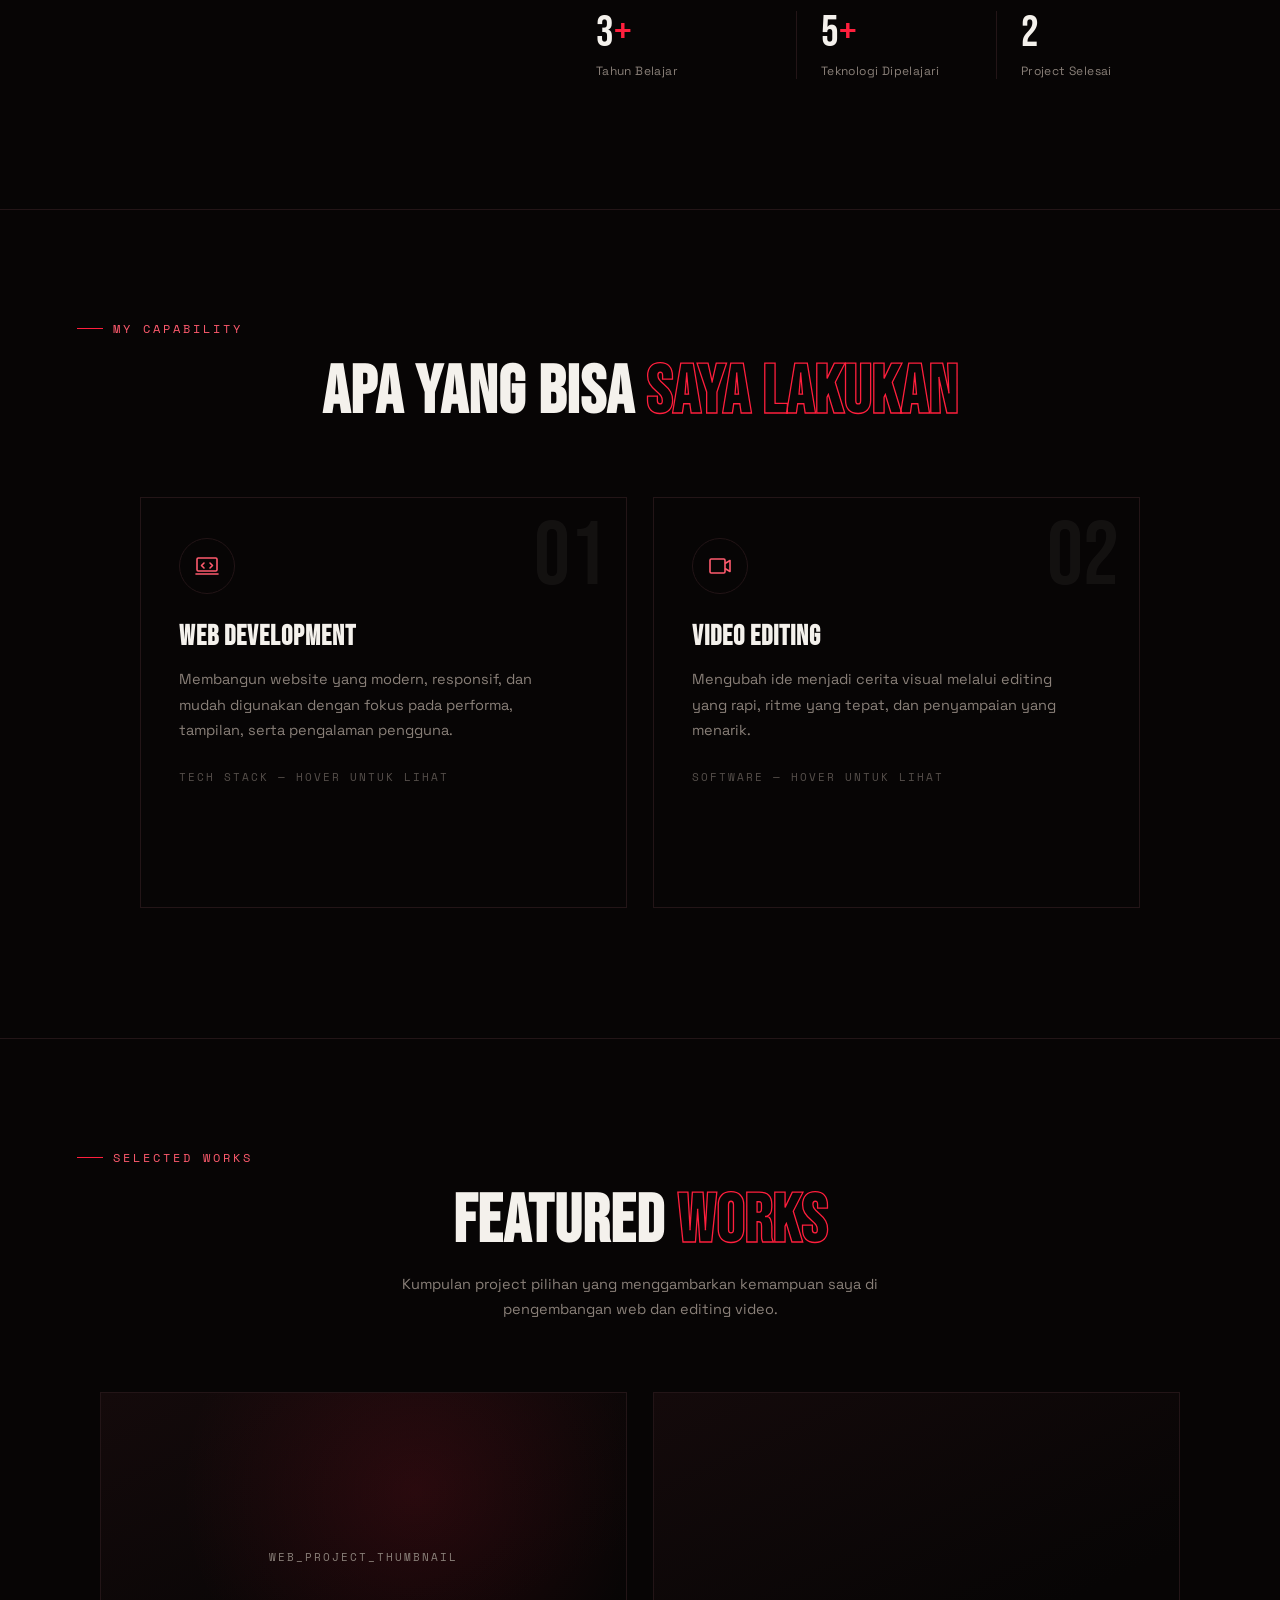
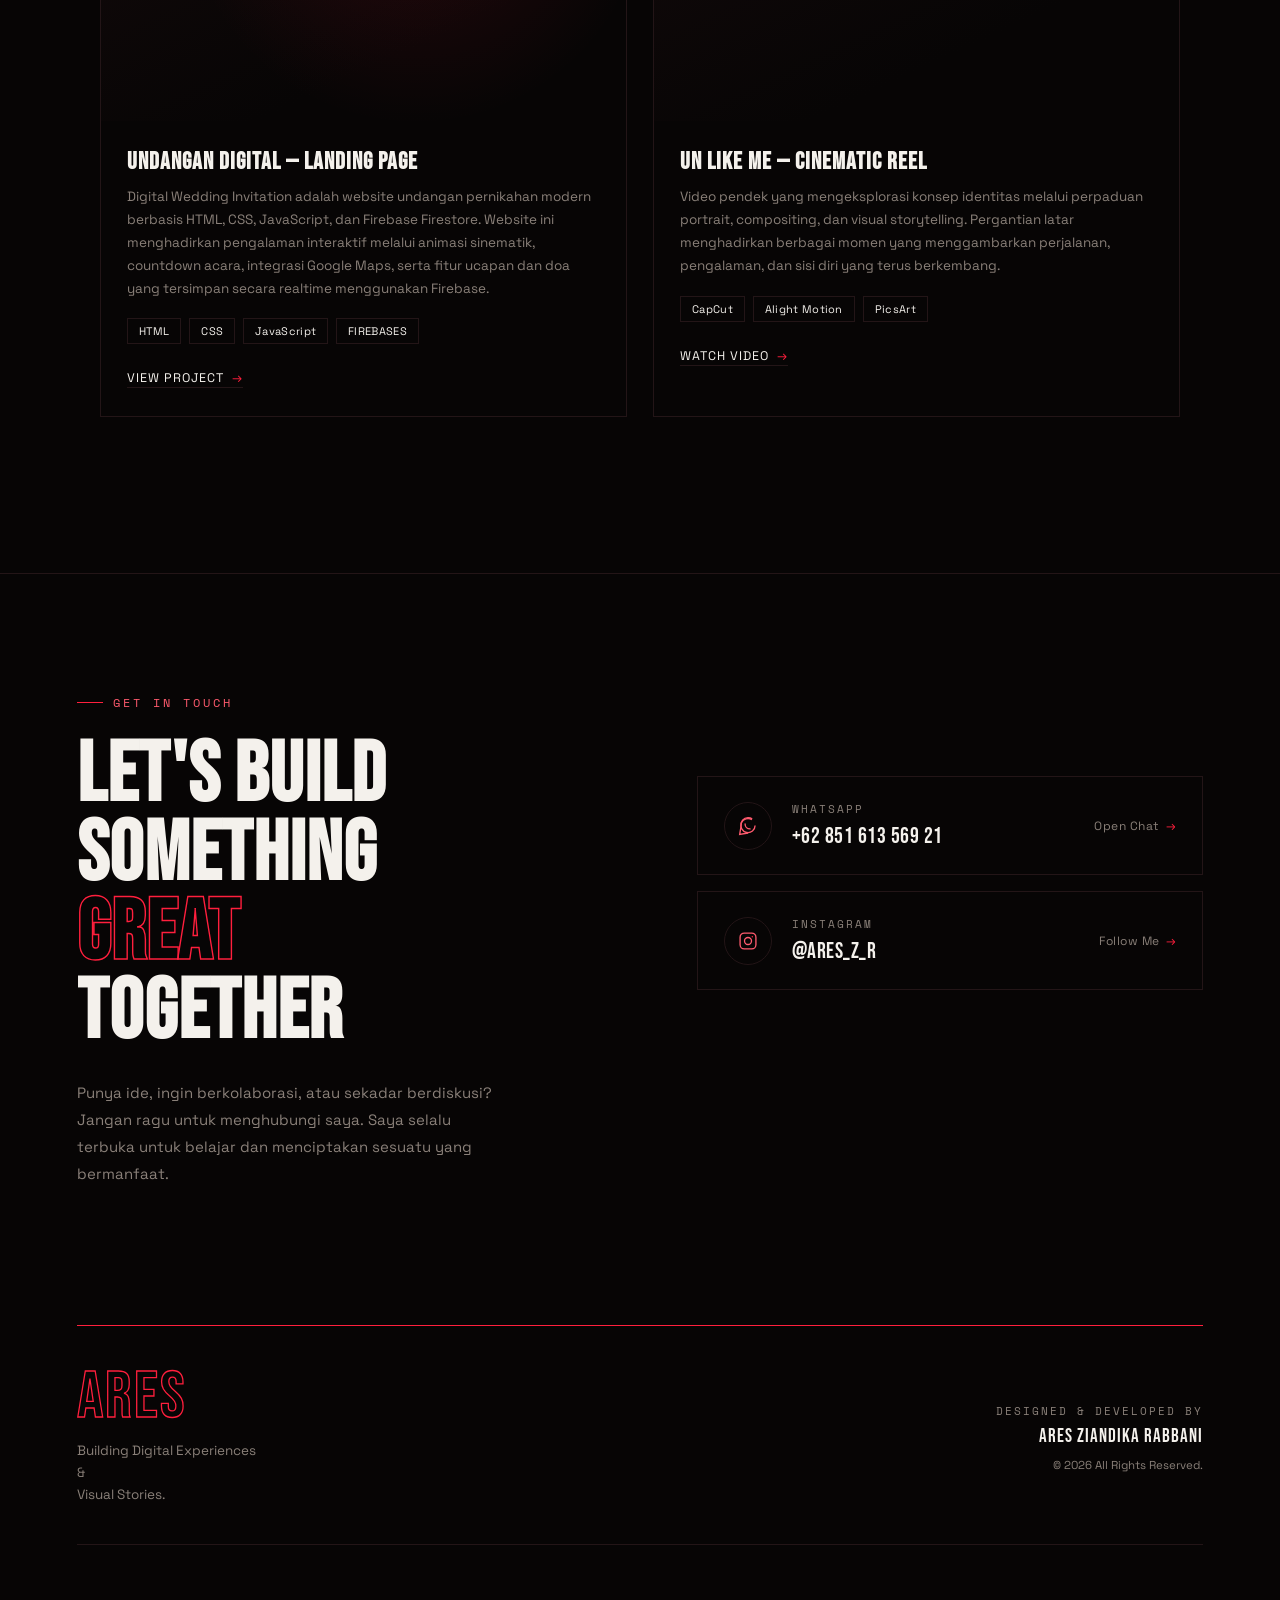
==== commit 012ebf14: "Add files via upload" ====
--- a/index.html
+++ b/index.html
@@ -15,13 +15,17 @@
 
 <header>
   <div class="logo-mark">A<span>/</span>RES</div>
-  <nav>
+  <button class="nav-toggle" id="navToggle" aria-label="Buka menu" aria-expanded="false" aria-controls="mainNav" data-hover>
+    <span></span><span></span><span></span>
+  </button>
+  <nav id="mainNav">
     <a href="#" data-hover>Home</a>
     <a href="#about" data-hover>Tentang</a>
     <a href="#capability" data-hover>Skills</a>
     <a href="#works" data-hover>Projects</a>
     <a href="#contactSection" data-hover>Contact</a>
   </nav>
+  <div class="nav-backdrop" id="navBackdrop"></div>
 </header>
 
 <section class="hero">
@@ -32,8 +36,9 @@
       <span id="typed"></span><span class="caret"></span>
     </div>
     <p class="desc">
-      Saya membangun web yang rapi secara teknis dan bercerita secara visual —
-      dari baris kode sampai potongan gambar yang di-cut tepat waktu.
+     Saya menggabungkan ketertarikan pada web development dan video editing untuk 
+     menciptakan pengalaman digital yang tidak hanya fungsional, tetapi juga memiliki karakter 
+     visual yang kuat. Setiap proyek menjadi kesempatan untuk terus belajar dan berkembang.
     </p>
   </div>
 
@@ -152,56 +157,61 @@
 
     <div class="p-card reveal" data-delay="0">
       <div class="thumb">
-        <img class="media-fill" src="di sini" alt="Thumbnail Web Project"
+        <img class="media-fill" src="asset/undangan digital.png" alt="Thumbnail Web Project"
           onload="this.style.display='block'; this.nextElementSibling.style.display='none';"
           onerror="this.style.display='none';">
         <div class="ph">WEB_PROJECT_THUMBNAIL</div>
         <div class="open-tag">OPEN ↗</div>
       </div>
       <div class="p-body">
-        <h3>Nusantara Bites — Landing Page</h3>
-        <p>Website landing page untuk brand kuliner lokal. Dibuat untuk memperkenalkan menu dan mempermudah pemesanan online, dengan tampilan yang ringan dan navigasi yang jelas di semua perangkat.</p>
+        <h3>Undangan digital — Landing Page</h3>
+        <p>Digital Wedding Invitation adalah website undangan pernikahan modern berbasis HTML, CSS, JavaScript, dan Firebase Firestore. Website ini menghadirkan pengalaman interaktif melalui animasi sinematik, countdown acara, integrasi Google Maps, serta fitur ucapan dan doa yang tersimpan secara realtime menggunakan Firebase.</p>
         <div class="tags">
-          <span>HTML</span><span>CSS</span><span>JavaScript</span><span>PHP</span><span>MySQL</span>
+          <span>HTML</span>
+          <span>CSS</span>
+          <span>JavaScript</span>
+          <span>FIREBASES</span>
         </div>
         <a href="undangan digital/index.html" class="btn-link">View Project <span class="arrow">→</span><span class="fill"></span></a>
       </div>
     </div>
 
-    <div class="p-card reveal" data-delay="150" id="videoProjectCard">
-      <div class="thumb">
-        <video id="videoProject" class="media-fill" muted loop playsinline preload="metadata"
-          onloadeddata="this.style.display='block'; this.nextElementSibling.style.display='none';"
-          onerror="this.style.display='none';">
-          <source src="asset/AAA.mp4" type="video/mp4">
-        </video>
-        <div class="ph">VIDEO_PROJECT_THUMBNAIL</div>
-        <div class="play-icon">
-          <svg viewBox="0 0 60 60"><circle cx="30" cy="30" r="28" stroke="#ff1f3d" stroke-width="1.4" fill="rgba(7,5,5,0.6)"/><path d="M25 20l16 10-16 10z" fill="#ff5b6e"/></svg>
-        </div>
-      </div>
-      <div class="p-body">
-        <h3>Senja di Kota — Cinematic Reel</h3>
-        <p>Video pendek bertema perjalanan sore hari, dibangun dengan ritme potongan yang tenang dan color grading hangat untuk menyampaikan suasana nostalgia.</p>
-        <div class="tags">
-          <span>CapCut</span><span>Alight Motion</span><span>PicsArt</span>
-        </div>
-        <a href="#" class="btn-link" id="openVideoModal">Watch Video <span class="arrow">→</span><span class="fill"></span></a>
-      </div>
-    </div>
-
-  </div>
-
-  <div class="video-modal" id="videoModal" aria-hidden="true">
-    <div class="video-modal-inner">
-      <button class="video-modal-close" id="closeVideoModal" aria-label="Tutup video">×</button>
-      <video id="modalVideo" controls playsinline preload="metadata">
-        <source src="asset/AAA.mp4" type="video/mp4">
-      </video>
-    </div>
-  </div>
-
-  <div class="collab reveal" data-delay="300" id="collabCard">
+
+       <div class="p-card reveal" data-delay="150" id="videoProjectCard">
+  <div class="thumb">
+    <video id="videoProject" class="media-fill" muted loop playsinline preload="metadata"
+      onloadeddata="this.style.display='block'; this.nextElementSibling.style.display='none';"
+      onerror="this.style.display='none';">
+      <source src="asset/AAA.mp4" type="video/mp4">
+    </video>
+    <div class="play-icon">
+      <svg viewBox="0 0 60 60"><circle cx="30" cy="30" r="28" stroke="#ff1f3d" stroke-width="1.4" fill="rgba(7,5,5,0.6)"/><path d="M25 20l16 10-16 10z" fill="#ff5b6e"/></svg>
+    </div>
+  </div>
+  <div class="p-body">
+    <h3>Un like me — Cinematic Reel</h3>
+    <p>Video pendek yang mengeksplorasi konsep identitas melalui perpaduan portrait, compositing, dan visual storytelling. Pergantian latar menghadirkan berbagai momen yang menggambarkan perjalanan, pengalaman, dan sisi diri yang terus berkembang.</p>
+    <div class="tags">
+      <span>CapCut</span>
+      <span>Alight Motion</span>
+      <span>PicsArt</span>
+    </div>
+    <a href="#" class="btn-link" id="openVideoModal">Watch Video <span class="arrow">→</span><span class="fill"></span></a>
+  </div>
+</div>
+
+<div class="video-modal" id="videoModal" aria-hidden="true">
+  <div class="video-modal-inner">
+    <button class="video-modal-close" id="closeVideoModal" aria-label="Tutup video">×</button>
+    <video id="modalVideo" controls playsinline preload="metadata">
+      <source src="asset/AAA.mp4" type="video/mp4">
+    </video>
+  </div>
+</div>
+
+  <!--bagian ini masih di hide-->
+
+  <div class="collab reveal" data-delay="300" id="collabCard" style="display:none;">
     <div class="collab-media">
       <video class="media-fill" id="collabVideo" muted loop playsinline preload="metadata"
         poster="di sini"
@@ -209,7 +219,8 @@
         onerror="this.style.display='none';"
         style="object-position:center; background:transparent;">
         <source src="di sini" type="video/mp4">
-      </video>
+     
+      
     </div>
     <div class="collab-overlay">
       <div class="collab-title">COLLABORATION<br><span>VIDEO</span></div>
@@ -219,8 +230,8 @@
     <div class="playing-tag"><span class="blink"></span>PLAYING</div>
   </div>
 </section>
-
-<section class="achieve" id="achievements">
+<!--bagian ini juga di hide wok-->
+<section class="achieve" id="achievements" style="display:none;">
   <div class="section-head" id="achHead">
     <div class="eyebrow">Achievements</div>
     <h2 class="achieve-title">PENCAPAIAN &amp; <span>SERTIFIKAT</span></h2>
@@ -273,8 +284,10 @@
   <div>
     <div class="eyebrow" id="cEyebrow">Get In Touch</div>
     <h2 class="big-title" id="cTitle">LET'S BUILD<br>SOMETHING<br><span class="accent">GREAT</span><br>TOGETHER</h2>
-    <p class="contact-desc" id="cDesc">Terbuka untuk kesempatan magang, kolaborasi kreatif, dan proyek baru. Yuk buat sesuatu yang berarti bareng-bareng.</p>
-  </div>
+    <p class="contact-desc" id="cDesc">
+      Punya ide, ingin berkolaborasi, atau sekadar berdiskusi? Jangan ragu untuk menghubungi saya. Saya selalu terbuka untuk belajar dan menciptakan sesuatu yang bermanfaat.
+    </p>
+</div>
 
   <div class="cards-col">
     <a href="https://wa.me/6285161356921" target="_blank" class="c-card" data-delay="0">
--- a/style.css
+++ b/style.css
@@ -1,4 +1,4 @@
-  :root{
+:root{
     --bg:#070505;
     --bg-alt:#0d0909;
     --red:#ff1f3d;
@@ -62,6 +62,45 @@
   nav{display:flex; gap:36px; font-size:13px; letter-spacing:1.5px; text-transform:uppercase; color:var(--muted);}
   nav a:hover{color:var(--red-soft);}
 
+  /* hamburger toggle - hidden on desktop, shown on mobile via media query */
+  .nav-toggle{
+    display:none;
+    flex-direction:column;
+    justify-content:center;
+    gap:5px;
+    width:38px; height:38px;
+    background:none;
+    border:1px solid var(--line);
+    border-radius:4px;
+    cursor:pointer;
+    z-index:60;
+    position:relative;
+  }
+  .nav-toggle span{
+    display:block;
+    width:16px; height:1.5px;
+    margin:0 auto;
+    background:var(--white);
+    transition:transform .3s ease, opacity .3s ease, background .3s ease;
+  }
+  .nav-toggle:hover{ border-color:var(--red); }
+  .nav-toggle.open span:nth-child(1){ transform:translateY(6.5px) rotate(45deg); background:var(--red); }
+  .nav-toggle.open span:nth-child(2){ opacity:0; }
+  .nav-toggle.open span:nth-child(3){ transform:translateY(-6.5px) rotate(-45deg); background:var(--red); }
+
+  .nav-backdrop{
+    display:none;
+    position:fixed; inset:0;
+    background:rgba(4,2,2,0.6);
+    backdrop-filter:blur(4px);
+    z-index:45;
+    opacity:0;
+    visibility:hidden;
+    transition:opacity .3s ease, visibility .3s ease;
+  }
+  body.nav-open .nav-backdrop{ display:block; opacity:1; visibility:visible; }
+  body.nav-open{ overflow:hidden; }
+
   /* ===== HERO ===== */
   .hero{
     position:relative; z-index:2;
@@ -143,7 +182,9 @@
     animation:spin 22s linear infinite;
   }
   .ring.r2{ inset:40px; animation:spin 16s linear infinite reverse; border-style:dashed; border-color:rgba(255,91,110,0.25);}
-  .ring.r3{ inset:80px; }
+  /* inset dipakai dalam % (bukan px) biar foto core scale proporsional di semua ukuran orbit-wrap;
+     14.5% ~ setara memperbesar diameter foto sekitar 15% dibanding inset 80px sebelumnya, tanpa mengubah ring.glow / ring.r2 */
+  .ring.r3{ inset:14.5%; }
 
   @keyframes spin{ to{ transform:rotate(360deg);} }
 
@@ -158,7 +199,7 @@
   .dot.d2{ background:var(--red-soft); box-shadow:0 0 8px var(--red-soft); width:4px;height:4px; top:-2px; left:calc(50% - 2px);}
 
   .core{
-    position:absolute; inset:80px;
+    position:absolute; inset:14.5%;
     border-radius:50%;
     background:radial-gradient(circle at 40% 35%, #1a0d0f, #070505 70%);
     display:flex; align-items:center; justify-content:center;
@@ -546,6 +587,12 @@
     border:1px solid var(--line);
     color:var(--white);
     letter-spacing:0.3px;
+    transition:border-color .35s ease, color .35s ease, background .35s ease;
+  }
+  .p-card:hover .tags span{
+    border-color:var(--red);
+    color:var(--white);
+    background:rgba(255,31,61,0.05);
   }
 
   .btn-link{
@@ -1134,7 +1181,30 @@
   @media (max-width:860px){
     .hero{ grid-template-columns:1fr; padding-top:40px; }
     .orbit-wrap{ order:-1; width:260px; margin-bottom:20px;}
-    nav{display:none;}
+
+    .nav-toggle{ display:flex; }
+    nav{
+      position:fixed;
+      top:0; right:-78%;
+      width:78%; max-width:300px; height:100vh;
+      background:var(--bg-alt);
+      border-left:1px solid var(--line);
+      flex-direction:column;
+      align-items:flex-start;
+      gap:8px;
+      padding:100px 34px 40px;
+      z-index:50;
+      transition:right .38s cubic-bezier(.19,1,.22,1);
+      overflow-y:auto;
+    }
+    nav a{
+      width:100%;
+      padding:14px 0;
+      border-bottom:1px solid var(--line);
+      font-size:14px;
+    }
+    nav.open{ right:0; box-shadow:-30px 0 60px rgba(0,0,0,0.4); }
+
     section.about{ grid-template-columns:1fr; }
     .photo-wrap{ max-width:340px; margin:0 auto; }
     .cards{ grid-template-columns:1fr; }
@@ -1150,4 +1220,26 @@
     .footer-main{ grid-template-columns:1fr; text-align:center; gap:36px; }
     .footer-brand .f-desc{ margin-left:auto; margin-right:auto; }
     .footer-credit{ align-items:center; text-align:center; }
+  }
+
+  /* HP kecil (≤480px): rapatkan padding & pecah grid yang masih 2-3 kolom */
+  @media (max-width:480px){
+    header{ padding:20px 5vw; }
+    .hero{ min-height:auto; padding-top:28px; padding-bottom:40px; }
+    .orbit-wrap{ width:220px; }
+    section.about, section.capability, section.works, section.achieve{
+      padding:70px 5vw 80px;
+    }
+    section.contact{ padding:80px 5vw 60px; }
+    .stats-row{ grid-template-columns:1fr; gap:16px; }
+    .stat + .stat{ border-left:none; border-top:1px solid var(--line); padding-left:0; padding-top:16px; }
+    .card{ padding:30px 24px 26px; }
+    .p-body{ padding:22px 20px 24px; }
+    .footer-credit{ align-items:center; }
+  }
+
+  /* di perangkat sentuh (tanpa hover mouse) custom cursor ga relevan & bisa nyangkut di pojok layar */
+  @media (hover:none) and (pointer:coarse){
+    html, body{ cursor:auto; }
+    #cursor{ display:none; }
   }
